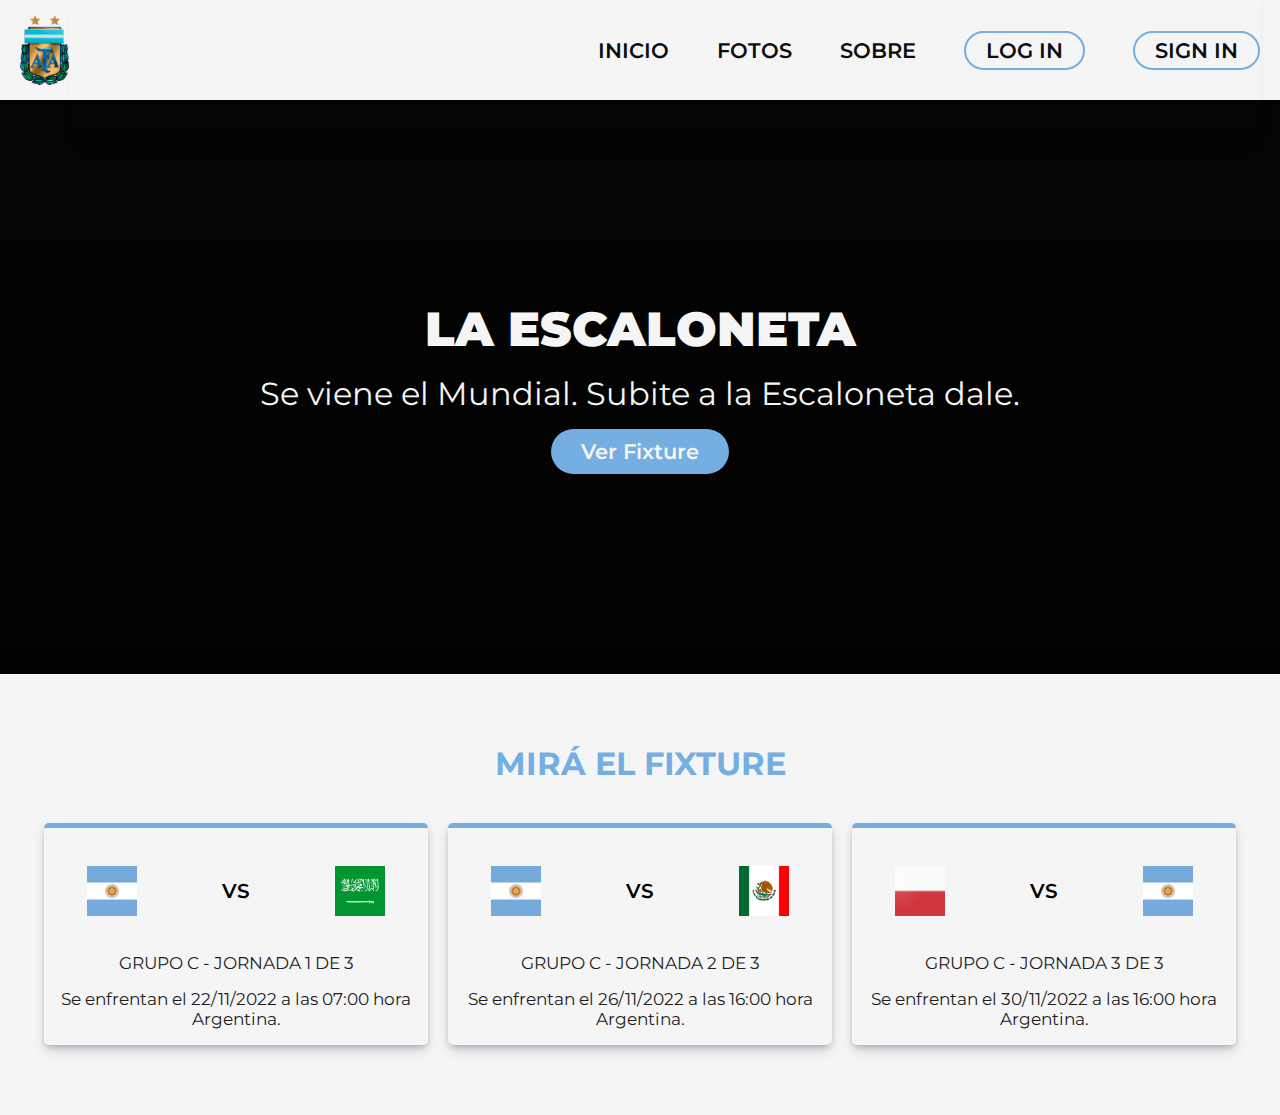
==== index.html @ 3c9f1900 "cambie todo y agregue fixture" ====
<!DOCTYPE html>
<html lang="es">
<head>
  <meta charset="UTF-8">
  <meta http-equiv="X-UA-Compatible" content="IE=edge">
  <meta name="viewport" content="width=device-width, initial-scale=1.0">
  <link rel="stylesheet" href="Assets/estilos.css">
  <title>La Escaloneta - Rinque</title>
</head>
<body>
  
<div class="container container-nav">
<nav class="section  nav">
  <div class="nav_logo">
    <img src="Assets/escudo-argentina.png" alt="logo argentina">
  </div>

  <label for="toggle" class="nav_label">
    <div></div>
    <div></div>
    <div></div>
  </label>
  <input type="checkbox" name="toggle" id="toggle" hidden>

  <ul class="nav_list">
    <li><a href="#hero" class="list_items">INICIO</a></li>
    <li><a href="#galery" class="list_items">FOTOS</a></li>
    <li><a href="#sobre" class="list_items">SOBRE</a></li>
    <li><a href="log-in.html" class="list_items link-celeste">LOG IN</a></li>
    <li><a href="sign-in.html" class="list_items link-celeste">SIGN IN</a></li>
  </ul>
</nav>

</div>
<main>
  <div class="container container-hero">
    <section class="section hero" id="hero">
     <div class="hero_texts">
      <h1 class="section-title">LA ESCALONETA</h1>
      <p class="section-p">
        Se viene el Mundial. Subite a la Escaloneta dale.
      </p>
      <a href="#fixture" class="btn hero_btn">Ver Fixture</a>
     </div>
    </section>
  </div>

  <!-- FIXTURE  -->

  <div class="container container-fixture">
    <section class="section fixture" id="fixture">
      <div class="fixture_texts">
        <h2 class="section title">MIRÁ EL FIXTURE</h2>
      </div>

      <div class="fixture_container-cards">
      
        <div class="fixture_card card-1">
          <div class="card_header">
            <div class="banderas bandera-argentina"></div>
            <span>VS</span>
            <div class="banderas bandera-arabia"></div>
          </div>

          <div class="fixture_card-info">
            <p class="section-p">
              GRUPO C - JORNADA 1 DE 3
            </p>
            <p class="section-p">
              Se enfrentan el 22/11/2022
              a las 07:00 hora Argentina.
            </p>
          </div>
        </div>

        <div class="fixture_card card-2">
          <div class="card_header">
            <div class="banderas bandera-argentina"></div>
            <span>VS</span>
            <div class="banderas bandera-mexico"></div>
          </div>

          <div class="fixture_card-info">
            <p class="section-p">
              GRUPO C - JORNADA 2 DE 3
            </p>
            <p class="section-p">
              Se enfrentan el 26/11/2022
              a las 16:00 hora Argentina.
            </p>
          </div>
        </div>

        <div class="fixture_card">
          <div class="card_header">
            <div class="banderas bandera-polonia"></div>
            <span>VS</span>
            <div class="banderas bandera-argentina"></div>
          </div>

          <div class="fixture_card-info">
            <p class="section-p">
              GRUPO C - JORNADA 3 DE 3
            </p>
            <p class="section-p">
              Se enfrentan el 30/11/2022
              a las 16:00 hora Argentina.
            </p>
          </div>
        </div>
      </div>
    </section>
  </div>
</main>
  
</body>
</html>
---- Assets/estilos.css ----
@import url('https://fonts.googleapis.com/css2?family=Montserrat:wght@400;600;700&display=swap');

*{
  margin: 0;
  padding: 0;
  box-sizing: border-box;
  list-style: none;
  text-decoration: none;
  font-family: 'Montserrat', sans-serif;
}

html{
  scroll-behavior: smooth;
  scroll-padding-top: 100px;
}

:root{
  --color-primario: #75aee0 ;
  --color-terciario: #0e0e0e ;
  --color-secundario: #f5f5f5 ;
  --gris: #1d1d1d;
}

html,body{
  width: 100%;
}

/* ESTILO GENERAL  */
.container{
  background-color: var(--color-terciario);
}

.section{
  margin: 0 auto;
  width: 100%;
  max-width: 1300px;
  background-color: var(--color-secundario);
}

.btn{
  background-color: var(--color-primario);
  color: var(--color-secundario);
  padding: 10px 20px;
  border-radius: 30px;
  font-weight: 600;
}

.section-title{
  font-size: 1.7rem;
  font-weight: 900;
}

.section-p{
  font-size: 17px;
  color: var(--gris);
  font-weight: 400;
}


/*****NAV  */

.container.container-nav{
  position: sticky;
  top:0;
  left:0;
  width: 100%;
}

.nav{
  display: flex;
  height: 70px;
  align-items: center;
  justify-content: space-between;
  padding: 0px 20px;
}

.nav_logo{
  height: 100%;
  display: flex;
  align-items: center;
}

.nav_logo img {
  height: 60%;
}

/* ICONO LABEL  */
.nav_label > div{
  width: 30px;
  height: 4px;
  background: var(--color-primario);
  margin: 5px 0;
  border-radius: 4px;
}

.nav_list{
  position: fixed;
  top: 70px;
  left:-200%;
  width: 100%;
  background-color: var(--color-secundario);
  text-align: center;
  transition: left ease .4s;
  padding: 50px 0;
  box-shadow: 1px 17px 20px -11px rgba(0,0,0,0.1);
}

.nav_list .list_items{
  padding: 20px 0px;
  display: block;
  font-size: 1.5rem;
  font-weight: 600;
  color: var(--color-terciario);
}
.list_items.link-celeste{
  border: 2px solid var(--color-primario);
  display: inline-block;
  padding: 5px 0;
  padding-left: 20px;
  padding-right: 20px;
  border-radius: 30px;
  margin: 5px 0px 10px 0px;
}

#toggle:checked ~ .nav_list{
  left:0;
  transition: left ease .4s;
}

/****** SECCION HERO */
.container.container-hero{
  padding: 0;
}

.hero{
  width: 100%;
  padding-top: 200px;
  padding-bottom: 200px;
  background: linear-gradient(
    rgb(0 0 0 /70%),
    rgb(0 0 0 /90%)),
    url('argentin-fondocards.png');
    background-size: cover;
    background-position: center center;
    display: flex;
    justify-content: center;
    align-items: center;
  
}

.hero_texts{
  display: flex;
  justify-content: center;
  flex-direction: column;
  align-items: center;
  text-align: center;
  gap: 1rem;
  width: 90%;
  max-width: 800px;
}

.hero .section-title,
.hero .section-p{
  color: var(--color-secundario);
}

/****FIXTURE  */

.fixture{
  width: 100%;
  display: flex;
  flex-direction: column;
  justify-content: center;
  align-items: center;
  padding: 70px 0;
  gap: 40px;
}

.fixture_texts{
  width: 90%;
  max-width: 400px;
  text-align: center;
}

.fixture_texts h2{
  color: var(--color-primario);
}

.fixture_container-cards{
  display: grid;
  grid-template-columns: repeat(1,80%);
  grid-template-rows:250px;
  place-content: center;
  row-gap: 40px;
}



.fixture_card{
  border-radius: 5px;
  display: grid;
  grid-template-columns: repeat(1,1fr);
  grid-template-rows: repeat(2,125px);
  box-shadow: rgba(50, 50, 93, 0.25) 0px 6px 12px -2px, rgba(0, 0, 0, 0.3) 0px 3px 7px -3px;
  border-top: 5px solid var(--color-primario);
  padding-bottom: 1rem;
}


.card_header{
  display: flex;
  align-items: center;
  justify-content: space-around;
}

.card_header span{
  font-size: 20px;
  font-weight: 600;
}

.banderas{
  background-image: url('Argentina-bandera.png');
  background-size: cover;
  background-position: center;
  width: 50px;
  height: 50px;
  object-fit: cover;
}

.banderas.bandera-arabia{
  background-image: url('Arabia-bandera.png');
}

.banderas.bandera-mexico{
  background-image: url('Mexico-bandera.jpg');
}


.banderas.bandera-polonia{
  background-image: url('Polonia-bandera.jpg');
}


.fixture_card-info{
  display: flex;
  flex-direction: column;
  justify-content: center;
  align-items: center;
  gap: 1rem;
  text-align: center;
  padding: 0 10px;
}


/**** MEDIA QUERY TABLETS  */
@media(min-width: 992px){

  
  .nav{
    display: flex;
    height: 100px;
    align-items: center;
    justify-content: space-between;
    padding: 0px 20px;
  }
  
  .nav_logo{
    height: 100%;
    display: flex;
    align-items: center;
  }
  
  .nav_logo img {
    height: 70%;
  }
  
  /* ICONO LABEL  */
  .nav_label > div{
    display: none;
  }
  
  .nav_list{
    position: static;
    width: 100%;
    background-color: transparent;
    text-align: center;
    transition:none;
    display:flex;
    align-items: center;
    justify-content: flex-end;
    gap: 3rem;
  
  }
  
  .nav_list .list_items{
    padding: 20px 0px;
    display: inline-block;
    font-size: 1.3rem;
  }
  .list_items.link-celeste{
    display: block;
    padding: 5px 20px;
    border-radius: 30px;
    margin: 0;
    transition: ease .4s;

  }

  .list_items.link-celeste:hover{
    background-color: var(--color-primario);
    transition: ease .4s;
    color: var(--color-secundario);
  }
  
  #toggle:checked ~ .nav_list{
    transition:none;
  }

  /* TERMINA NAV  */

  /***** HERO */

  .hero .section-title{
    font-size: 3rem;
  }

  .hero .section-p{
    font-size: 2rem;
  }

  .btn.hero_btn{
    padding: 10px 30px;
    font-size: 1.3rem;
  }
  
}


/***** LAPTOP */

@media (min-width: 1200px){

.fixture_texts h2{
  font-size: 2rem;
}
  
.fixture_container-cards{
  grid-template-columns: repeat(3,30%);
  grid-template-rows: auto;
  row-gap: 0;
  column-gap: 20px;
}


.fixture_card{
  grid-template-columns: repeat(1,1fr);
  grid-template-rows: 125px auto;
  overflow: hidden;
}






}
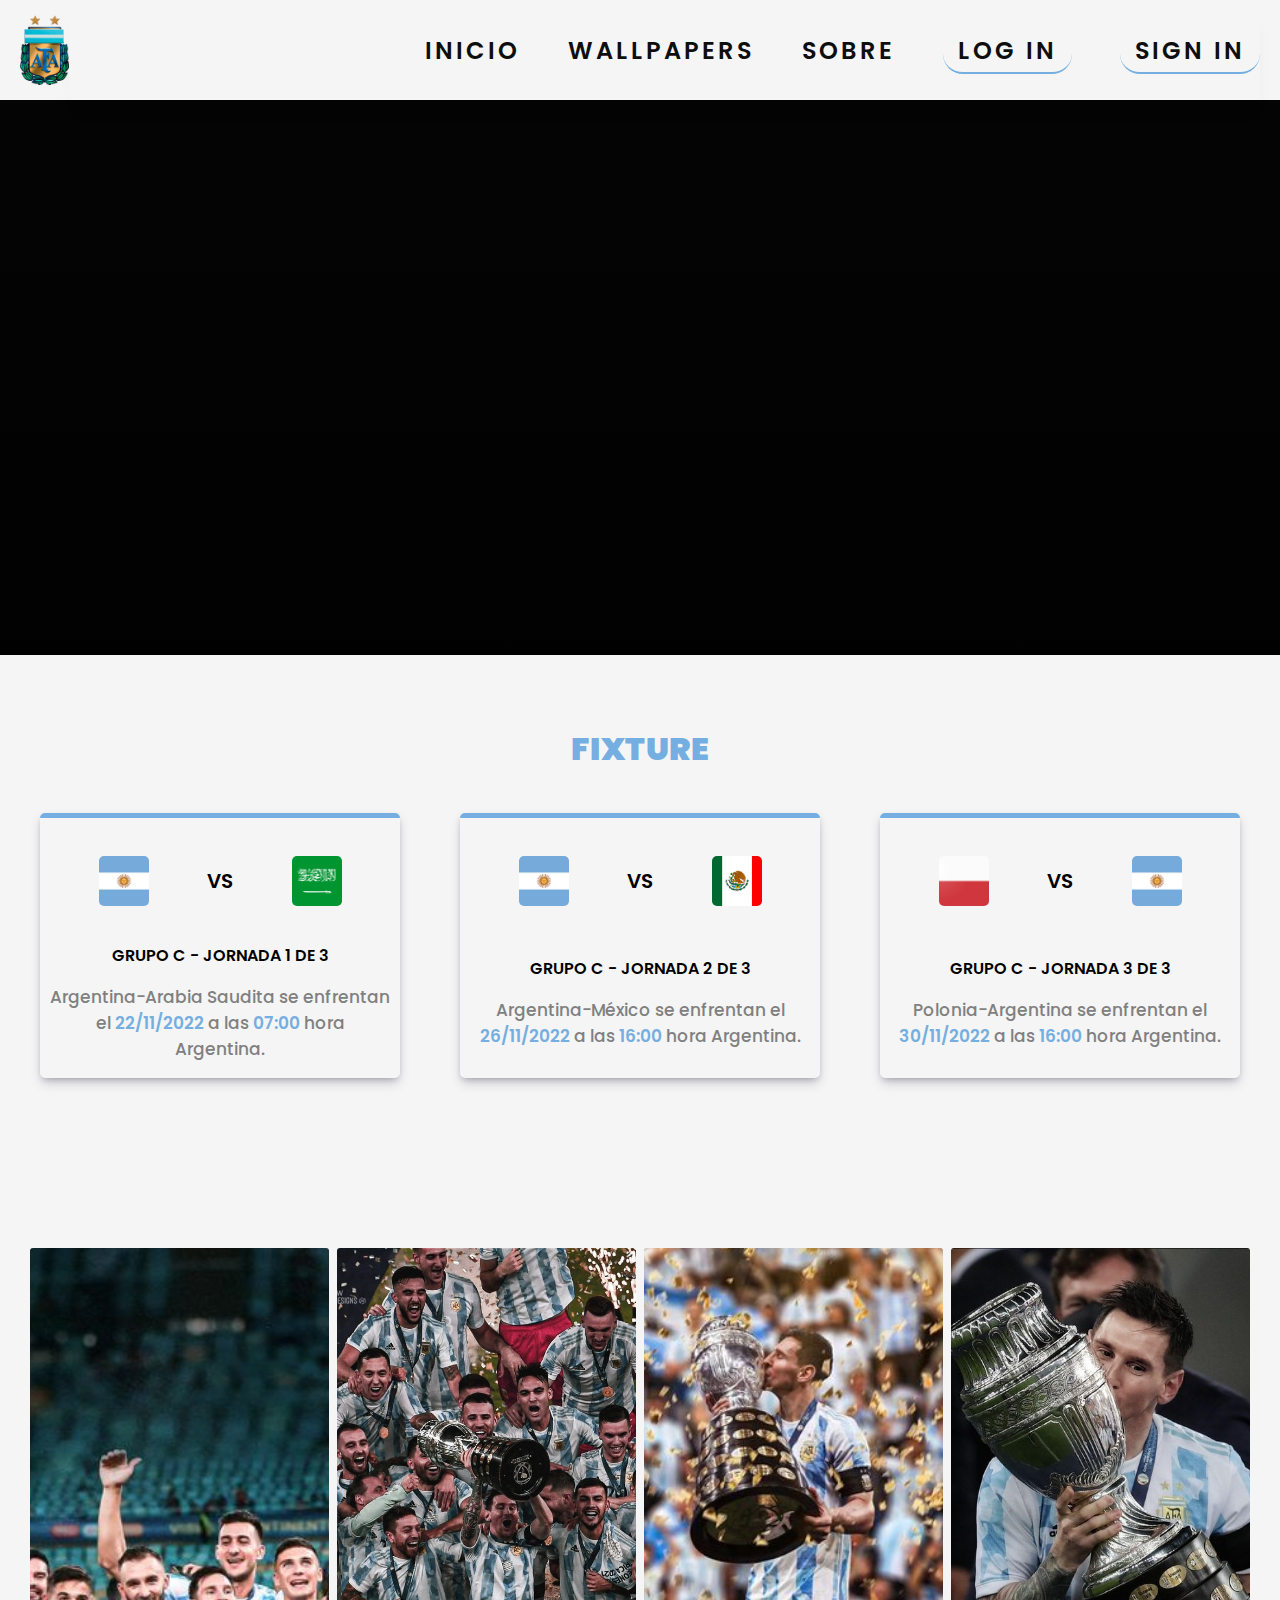
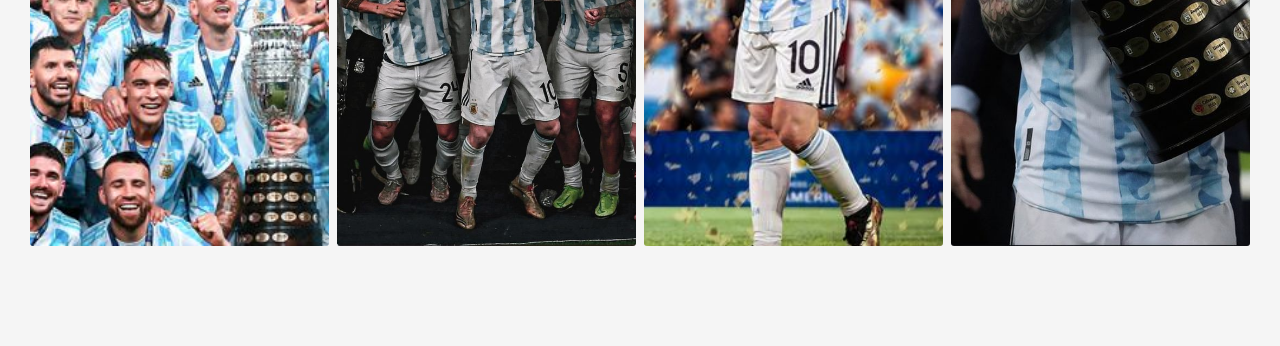
==== commit d55db2b3: "agrego galeria" ====
--- a/index.html
+++ b/index.html
@@ -24,10 +24,10 @@
 
   <ul class="nav_list">
     <li><a href="#hero" class="list_items">INICIO</a></li>
-    <li><a href="#galery" class="list_items">FOTOS</a></li>
+    <li><a href="#galery" class="list_items">WALLPAPERS</a></li>
     <li><a href="#sobre" class="list_items">SOBRE</a></li>
-    <li><a href="log-in.html" class="list_items link-celeste">LOG IN</a></li>
-    <li><a href="sign-in.html" class="list_items link-celeste">SIGN IN</a></li>
+    <li><a href="log-in.html" class=" btn-primario">LOG IN</a></li>
+    <li><a href="sign-in.html" class=" btn-secundario">SIGN IN</a></li>
   </ul>
 </nav>
 
@@ -50,7 +50,7 @@
   <div class="container container-fixture">
     <section class="section fixture" id="fixture">
       <div class="fixture_texts">
-        <h2 class="section title">MIRÁ EL FIXTURE</h2>
+        <h2 class="section title">FIXTURE</h2>
       </div>
 
       <div class="fixture_container-cards">
@@ -63,12 +63,12 @@
           </div>
 
           <div class="fixture_card-info">
-            <p class="section-p">
+            <p class="card_title">
               GRUPO C - JORNADA 1 DE 3
             </p>
             <p class="section-p">
-              Se enfrentan el 22/11/2022
-              a las 07:00 hora Argentina.
+              Argentina-Arabia Saudita se enfrentan el <span class="text-celeste">22/11/2022</span>
+              a las <span class="text-celeste">07:00</span> hora Argentina.
             </p>
           </div>
         </div>
@@ -81,12 +81,12 @@
           </div>
 
           <div class="fixture_card-info">
-            <p class="section-p">
+            <p class="card_title">
               GRUPO C - JORNADA 2 DE 3
             </p>
             <p class="section-p">
-              Se enfrentan el 26/11/2022
-              a las 16:00 hora Argentina.
+              Argentina-México se enfrentan el <span class="text-celeste">26/11/2022</span>
+              a las <span class="text-celeste">16:00</span> hora Argentina.
             </p>
           </div>
         </div>
@@ -99,18 +99,30 @@
           </div>
 
           <div class="fixture_card-info">
-            <p class="section-p">
+            <p class="card_title">
               GRUPO C - JORNADA 3 DE 3
             </p>
             <p class="section-p">
-              Se enfrentan el 30/11/2022
-              a las 16:00 hora Argentina.
+              Polonia-Argentina se enfrentan el <span class="text-celeste">30/11/2022</span>
+              a las <span class="text-celeste">16:00</span> hora Argentina.
             </p>
           </div>
         </div>
       </div>
     </section>
   </div>
+
+  <!-- GALERIA WALLPAPERS  -->
+  <div class="container">
+    <section class="section galeria-grid" id="galery">
+      <img src="Assets/wallpaper-1.jpg" alt="wallpaper" class="galeria__img">
+      <img src="Assets/wallpaper-2.jpg" alt="wallpaper" class="galeria__img">
+      <img src="Assets/wallpaper-3.jpg" alt="wallpaper" class="galeria__img">
+      <img src="Assets/wallpaper-4.jpg" alt="wallpaper" class="galeria__img">
+    </section>
+  </div>
+
+
 </main>
   
 </body>
--- a/Assets/estilos.css
+++ b/Assets/estilos.css
@@ -1,12 +1,15 @@
-@import url('https://fonts.googleapis.com/css2?family=Montserrat:wght@400;600;700&display=swap');
-
-*{
+@import url('https://fonts.googleapis.com/css2?family=Poppins:wght@300;400;600;700;900&display=swap');
+
+
+/* ESTILOS GENERALES  */
+*,
+*::before,
+*::after{
   margin: 0;
   padding: 0;
   box-sizing: border-box;
   list-style: none;
   text-decoration: none;
-  font-family: 'Montserrat', sans-serif;
 }
 
 html{
@@ -18,14 +21,22 @@
   --color-primario: #75aee0 ;
   --color-terciario: #0e0e0e ;
   --color-secundario: #f5f5f5 ;
-  --gris: #1d1d1d;
+  --gris: hsl(0, 0%, 50%);
+  --fz-mobile: 1.5rem;
+  --fz-tablets: 2rem;
 }
 
 html,body{
   width: 100%;
-}
-
-/* ESTILO GENERAL  */
+  font-family: 'Poppins', sans-serif;
+
+}
+
+img{
+  display: block;
+}
+
+
 .container{
   background-color: var(--color-terciario);
 }
@@ -53,7 +64,7 @@
 .section-p{
   font-size: 17px;
   color: var(--gris);
-  font-weight: 400;
+  font-weight: 500;
 }
 
 
@@ -64,6 +75,7 @@
   top:0;
   left:0;
   width: 100%;
+  z-index: 99;
 }
 
 .nav{
@@ -98,29 +110,31 @@
   top: 70px;
   left:-200%;
   width: 100%;
+  height: calc(100vh - 70px);
   background-color: var(--color-secundario);
   text-align: center;
+  display: flex;
+  flex-direction: column;
+  justify-content: space-evenly;
+  align-items: center;
   transition: left ease .4s;
-  padding: 50px 0;
   box-shadow: 1px 17px 20px -11px rgba(0,0,0,0.1);
 }
 
-.nav_list .list_items{
-  padding: 20px 0px;
-  display: block;
+.nav_list a{
   font-size: 1.5rem;
   font-weight: 600;
   color: var(--color-terciario);
-}
-.list_items.link-celeste{
-  border: 2px solid var(--color-primario);
-  display: inline-block;
-  padding: 5px 0;
-  padding-left: 20px;
-  padding-right: 20px;
-  border-radius: 30px;
-  margin: 5px 0px 10px 0px;
-}
+  letter-spacing: 3px;
+}
+
+.btn-primario,
+.btn-secundario{
+  border-bottom: 2px solid var(--color-primario);
+  border-radius: 20px;
+  padding: 5px 15px;
+}
+
 
 #toggle:checked ~ .nav_list{
   left:0;
@@ -159,20 +173,24 @@
   max-width: 800px;
 }
 
-.hero .section-title,
-.hero .section-p{
+.hero .section-title{
   color: var(--color-secundario);
 }
 
+.btn.hero_btn{
+  padding: 10px 20px;
+  font-size: 16px;
+  font-weight: 900;
+}
+
 /****FIXTURE  */
 
 .fixture{
-  width: 100%;
   display: flex;
   flex-direction: column;
   justify-content: center;
   align-items: center;
-  padding: 70px 0;
+  padding: 70px 40px;
   gap: 40px;
 }
 
@@ -184,18 +202,21 @@
 
 .fixture_texts h2{
   color: var(--color-primario);
-}
-
+  font-weight: 900;
+}
+/* CONTENEDOR CARDS  */
 .fixture_container-cards{
   display: grid;
-  grid-template-columns: repeat(1,80%);
-  grid-template-rows:250px;
+  grid-template-columns: repeat(auto-fit, minmax(15rem,1fr));
+  grid-template-rows: auto;
   place-content: center;
-  row-gap: 40px;
-}
-
-
-
+  gap: 2rem;
+  width: 100%;
+  justify-content: space-between;
+}
+
+
+/* CARDS  */
 .fixture_card{
   border-radius: 5px;
   display: grid;
@@ -210,11 +231,16 @@
 .card_header{
   display: flex;
   align-items: center;
-  justify-content: space-around;
+  justify-content: space-evenly;
 }
 
 .card_header span{
   font-size: 20px;
+  font-weight: 600;
+}
+
+.card_title{
+  font-size: 16px;
   font-weight: 600;
 }
 
@@ -225,6 +251,7 @@
   width: 50px;
   height: 50px;
   object-fit: cover;
+  border-radius: 5px;
 }
 
 .banderas.bandera-arabia{
@@ -250,6 +277,33 @@
   text-align: center;
   padding: 0 10px;
 }
+
+
+.text-celeste{
+  color: var(--color-primario);
+  font-weight: 600;
+}
+
+/*****GALERY SECTION  */
+
+.galeria-grid{
+  display: grid;
+  grid-template-columns: repeat(auto-fit,minmax(15rem,1fr));
+  padding: 100px 30px;
+  gap: .5rem
+}
+
+.galeria__img{
+  aspect-ratio: 0.5;
+  object-fit: cover;
+  width: 100%;
+  -webkit-border-radius: 3px;
+  -moz-border-radius: 3px;
+  border-radius: 3px;
+}
+
+
+
 
 
 /**** MEDIA QUERY TABLETS  */
@@ -282,35 +336,18 @@
   .nav_list{
     position: static;
     width: 100%;
+    height: 100%;
     background-color: transparent;
     text-align: center;
     transition:none;
-    display:flex;
+    flex-direction: row;
     align-items: center;
     justify-content: flex-end;
     gap: 3rem;
   
   }
   
-  .nav_list .list_items{
-    padding: 20px 0px;
-    display: inline-block;
-    font-size: 1.3rem;
-  }
-  .list_items.link-celeste{
-    display: block;
-    padding: 5px 20px;
-    border-radius: 30px;
-    margin: 0;
-    transition: ease .4s;
-
-  }
-
-  .list_items.link-celeste:hover{
-    background-color: var(--color-primario);
-    transition: ease .4s;
-    color: var(--color-secundario);
-  }
+
   
   #toggle:checked ~ .nav_list{
     transition:none;
@@ -321,17 +358,15 @@
   /***** HERO */
 
   .hero .section-title{
-    font-size: 3rem;
+    font-size: var(--fz-tablets);
   }
 
   .hero .section-p{
-    font-size: 2rem;
-  }
-
-  .btn.hero_btn{
-    padding: 10px 30px;
-    font-size: 1.3rem;
-  }
+    font-size: 20px;
+  }
+
+  
+ 
   
 }
 
@@ -340,8 +375,55 @@
 
 @media (min-width: 1200px){
 
+
+
+.hero{
+  width: 100%;
+  padding-top: 200px;
+  padding-bottom: 200px;
+  background: linear-gradient(
+    rgb(0 0 0 /70%),
+    rgb(0 0 0 /90%)),
+    url('argentin-fondocards.png');
+    background-size: cover;
+    background-position: center center;
+    display: flex;
+    justify-content: center;
+    align-items: center;
+  
+}
+
+.hero_texts{
+  display: flex;
+  justify-content: center;
+  flex-direction: column;
+  align-items: center;
+  text-align: center;
+  gap: 1rem;
+  width: 90%;
+  max-width: 800px;
+  transform: translateX(-500%);
+  animation: animacionFade ease 1000ms forwards;
+}
+
+@keyframes animacionFade{
+
+  0%{
+    opacity: 0;
+  }
+
+  50%{
+
+    opacity: 0.2;
+  }
+  100%{
+    opacity: 1;
+    transform: translateX(0);
+  }
+}
+
 .fixture_texts h2{
-  font-size: 2rem;
+  font-size: var(--fz-tablets);
 }
   
 .fixture_container-cards{
@@ -356,6 +438,18 @@
   grid-template-columns: repeat(1,1fr);
   grid-template-rows: 125px auto;
   overflow: hidden;
+  transition:  ease .4s;
+}
+
+.fixture_card:hover{
+  transform: scale(1.1);
+  transition:  ease .4s;
+  cursor: pointer;
+  background-color: var(--color-terciario);
+}
+
+.fixture_card:hover > *{
+  color: var(--color-secundario);
 }
 
 
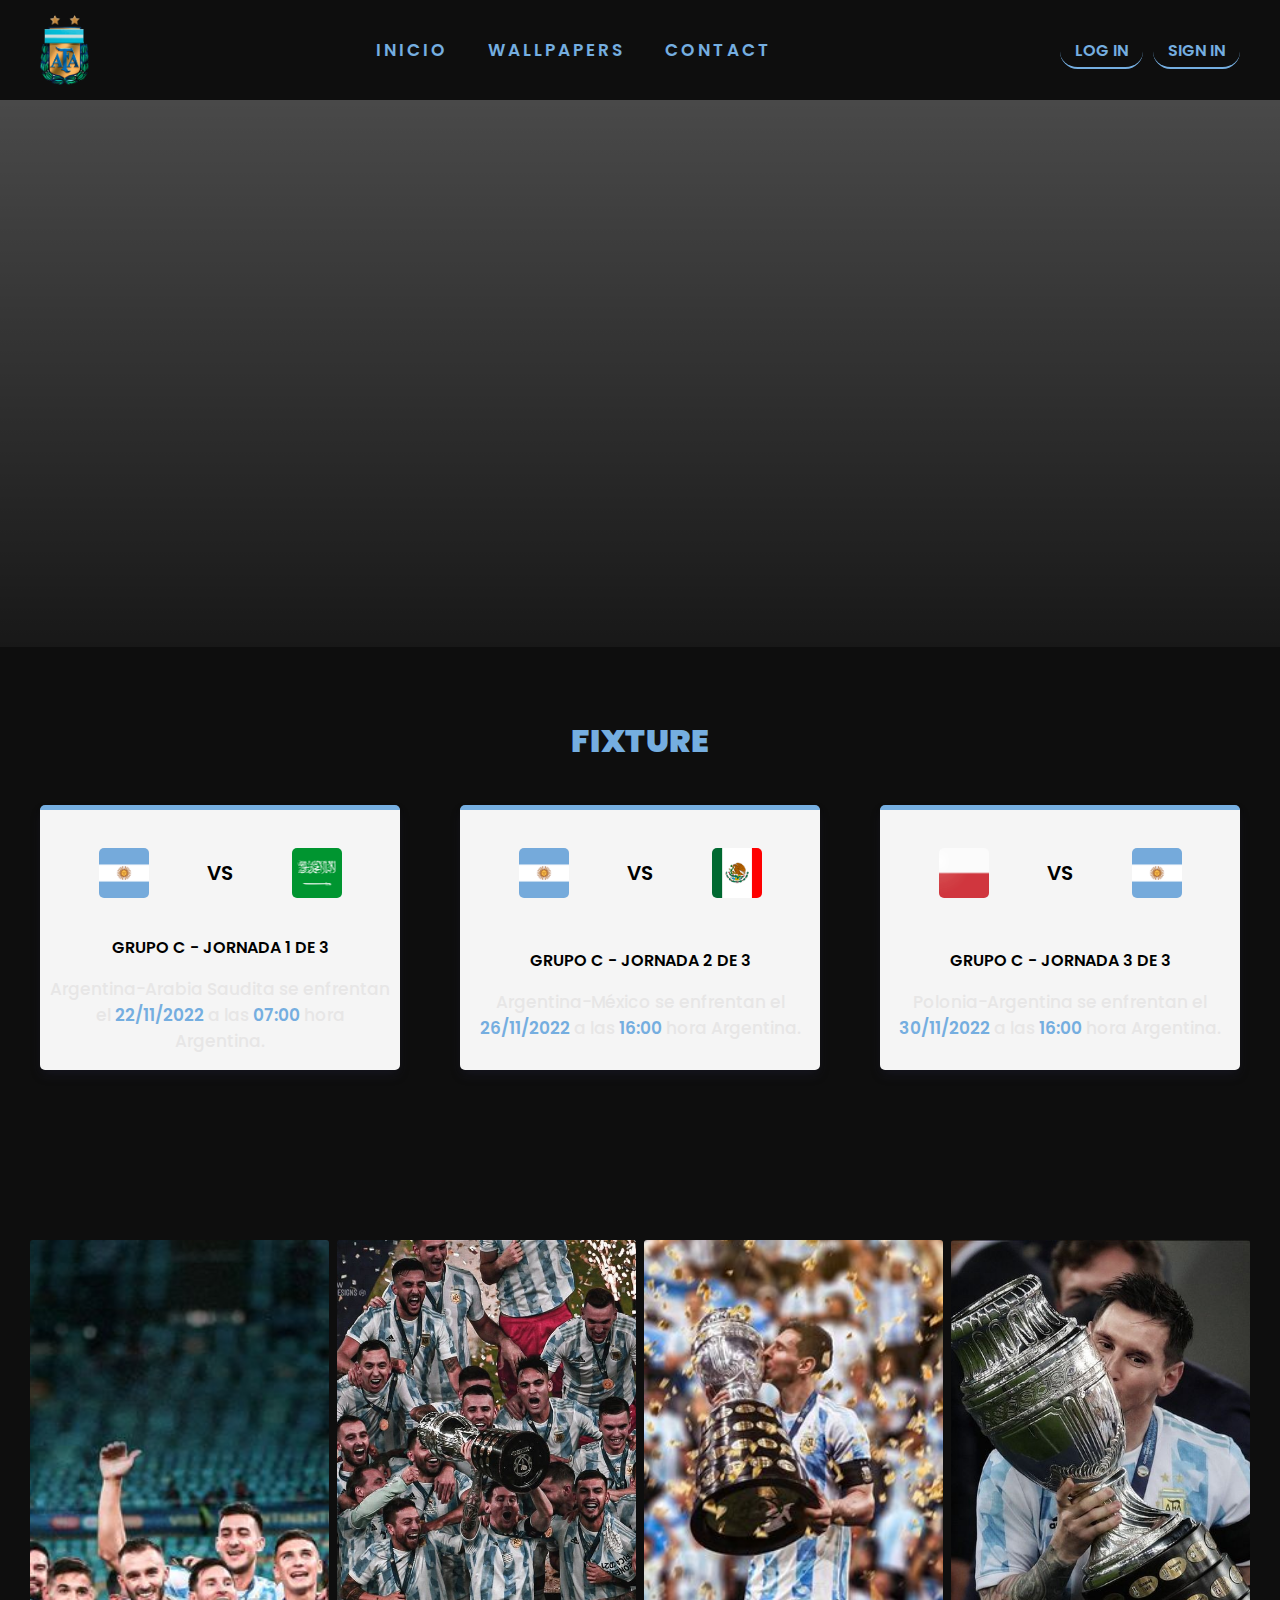
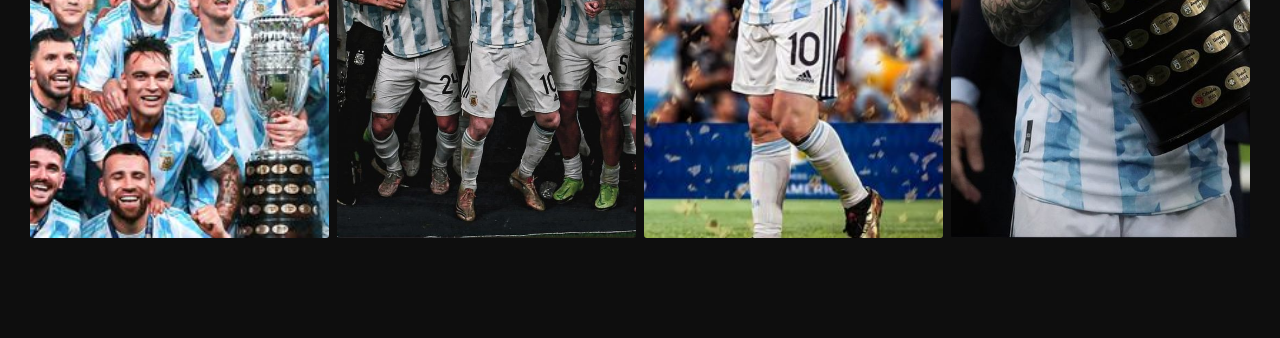
==== commit b155d4d3: "cambio a negro las secciones" ====
--- a/index.html
+++ b/index.html
@@ -5,6 +5,7 @@
   <meta http-equiv="X-UA-Compatible" content="IE=edge">
   <meta name="viewport" content="width=device-width, initial-scale=1.0">
   <link rel="stylesheet" href="Assets/estilos.css">
+  <link href='https://css.gg/clipboard.css' rel='stylesheet'>
   <title>La Escaloneta - Rinque</title>
 </head>
 <body>
@@ -25,10 +26,29 @@
   <ul class="nav_list">
     <li><a href="#hero" class="list_items">INICIO</a></li>
     <li><a href="#galery" class="list_items">WALLPAPERS</a></li>
-    <li><a href="#sobre" class="list_items">SOBRE</a></li>
+  
+    <li><a href="#sobre" class="list_items">CONTACT</a></li>
+  </ul>
+  
+  <div class="nav_ctas">
     <li><a href="log-in.html" class=" btn-primario">LOG IN</a></li>
     <li><a href="sign-in.html" class=" btn-secundario">SIGN IN</a></li>
-  </ul>
+  </div>
+
+  
+  <div class="nav-mobile">
+    <ul class="mobile-nav_list">
+      <li><a href="#hero" class="list_items">INICIO</a></li>
+      <li><a href="#galery" class="list_items">WALLPAPERS</a></li>
+      <li><a href="#" class="list_items">CONTACT</a></li>
+    </ul>
+    <div class="mobile-nav_ctas">
+      <li><a href="log-in.html" class=" btn-primario">LOG IN</a></li>
+      <li><a href="sign-in.html" class=" btn-secundario">SIGN IN</a></li>
+    </div>
+
+  </div>
+
 </nav>
 
 </div>
@@ -40,7 +60,7 @@
       <p class="section-p">
         Se viene el Mundial. Subite a la Escaloneta dale.
       </p>
-      <a href="#fixture" class="btn hero_btn">Ver Fixture</a>
+      <a href="#fixture" class="btn hero_btn">Ver Fixture <i class="gg-clipboard"></i></a>
      </div>
     </section>
   </div>
@@ -122,7 +142,7 @@
     </section>
   </div>
 
-
+  <!-- CONTACTO  -->
 </main>
   
 </body>
--- a/Assets/estilos.css
+++ b/Assets/estilos.css
@@ -12,6 +12,8 @@
   text-decoration: none;
 }
 
+
+
 html{
   scroll-behavior: smooth;
   scroll-padding-top: 100px;
@@ -38,14 +40,16 @@
 
 
 .container{
-  background-color: var(--color-terciario);
+  background-color: var(--color-secundario);
 }
 
 .section{
   margin: 0 auto;
   width: 100%;
   max-width: 1300px;
-  background-color: var(--color-secundario);
+  /* background-color: var(--color-secundario); */
+  background-color: var(--color-terciario);
+
 }
 
 .btn{
@@ -63,7 +67,7 @@
 
 .section-p{
   font-size: 17px;
-  color: var(--gris);
+  color: #e7e6e6;
   font-weight: 500;
 }
 
@@ -84,6 +88,7 @@
   align-items: center;
   justify-content: space-between;
   padding: 0px 20px;
+  
 }
 
 .nav_logo{
@@ -94,6 +99,10 @@
 
 .nav_logo img {
   height: 60%;
+}
+
+.nav_ctas{
+  display: none;
 }
 
 /* ICONO LABEL  */
@@ -106,23 +115,12 @@
 }
 
 .nav_list{
-  position: fixed;
-  top: 70px;
-  left:-200%;
-  width: 100%;
-  height: calc(100vh - 70px);
-  background-color: var(--color-secundario);
-  text-align: center;
-  display: flex;
-  flex-direction: column;
-  justify-content: space-evenly;
-  align-items: center;
-  transition: left ease .4s;
-  box-shadow: 1px 17px 20px -11px rgba(0,0,0,0.1);
+  display: none;
+
 }
 
 .nav_list a{
-  font-size: 1.5rem;
+  font-size: 17px;
   font-weight: 600;
   color: var(--color-terciario);
   letter-spacing: 3px;
@@ -136,10 +134,50 @@
 }
 
 
-#toggle:checked ~ .nav_list{
-  left:0;
-  transition: left ease .4s;
-}
+
+
+
+  /* MENU MOBILE  */
+
+  .nav-mobile{
+    position: fixed;
+    top: 70px;
+    left:0;
+    width: 100%;
+    height: calc(100vh - 70px);
+    display: none;
+    justify-content: space-evenly;
+    flex-direction: column;
+    padding: 10px 0;
+    align-items: center;
+    background-color: var(--color-terciario);
+  }
+
+  #toggle:checked ~ .nav-mobile{
+    display: flex;
+   transition: left ease .4s;
+ }
+
+ .mobile-nav_list{
+  display: flex;
+  flex-direction: column;
+  gap: 50px;
+  align-items: center;
+ }
+
+ .mobile-nav_list a,
+ .mobile-nav_ctas a{
+  color: var(--color-primario);
+  font-weight: 600;
+ }
+
+ .mobile-nav_ctas{
+  display: flex;
+  align-items: center;
+  justify-content: center;
+  gap: 30px;
+ }
+
 
 /****** SECCION HERO */
 .container.container-hero{
@@ -168,7 +206,7 @@
   flex-direction: column;
   align-items: center;
   text-align: center;
-  gap: 1rem;
+  gap: 10px;
   width: 90%;
   max-width: 800px;
 }
@@ -178,10 +216,21 @@
 }
 
 .btn.hero_btn{
-  padding: 10px 20px;
-  font-size: 16px;
-  font-weight: 900;
-}
+  width: 140px;
+  padding: 12px 10px;
+  color: #fff;
+  border-radius: 6px;
+  cursor: pointer;
+  display: inline-block;
+  transition: width ease 0.5s;
+}
+
+i.gg-clipboard{
+  color: var(--color-secundario);
+  display: none;
+}
+
+
 
 /****FIXTURE  */
 
@@ -225,6 +274,7 @@
   box-shadow: rgba(50, 50, 93, 0.25) 0px 6px 12px -2px, rgba(0, 0, 0, 0.3) 0px 3px 7px -3px;
   border-top: 5px solid var(--color-primario);
   padding-bottom: 1rem;
+  background-color: var(--color-secundario);
 }
 
 
@@ -315,7 +365,7 @@
     height: 100px;
     align-items: center;
     justify-content: space-between;
-    padding: 0px 20px;
+    padding: 0px 40px;
   }
   
   .nav_logo{
@@ -335,23 +385,35 @@
   
   .nav_list{
     position: static;
-    width: 100%;
+    flex: 1;
     height: 100%;
     background-color: transparent;
-    text-align: center;
     transition:none;
     flex-direction: row;
-    align-items: center;
-    justify-content: flex-end;
-    gap: 3rem;
-  
-  }
-  
-
-  
-  #toggle:checked ~ .nav_list{
-    transition:none;
-  }
+    justify-content: center;
+    align-items: center;
+    gap:0;
+    display: flex;
+  }
+
+  .nav_list li  {
+    margin: 0px 20px;
+  }
+
+  .nav_ctas{
+    display: flex;
+    align-items: center;
+    gap: 10px;
+  }
+
+  .nav_list a,
+  .nav_ctas a{
+   color: var(--color-primario);
+   font-weight: 600;
+  }
+
+
+
 
   /* TERMINA NAV  */
 
@@ -376,6 +438,7 @@
 @media (min-width: 1200px){
 
 
+ 
 
 .hero{
   width: 100%;
@@ -399,7 +462,7 @@
   flex-direction: column;
   align-items: center;
   text-align: center;
-  gap: 1rem;
+  gap: 10px;
   width: 90%;
   max-width: 800px;
   transform: translateX(-500%);
@@ -420,6 +483,22 @@
     opacity: 1;
     transform: translateX(0);
   }
+}
+
+i.gg-clipboard{
+  color: var(--color-secundario);
+  display: none;
+}
+
+.btn.hero_btn:hover i.gg-clipboard{
+  display: block;
+}
+
+.btn.hero_btn:hover{
+   width: 160px;
+  display: flex;
+  justify-content: space-around;
+  align-items: center;
 }
 
 .fixture_texts h2{
@@ -445,12 +524,8 @@
   transform: scale(1.1);
   transition:  ease .4s;
   cursor: pointer;
-  background-color: var(--color-terciario);
-}
-
-.fixture_card:hover > *{
-  color: var(--color-secundario);
-}
+}
+
 
 
 
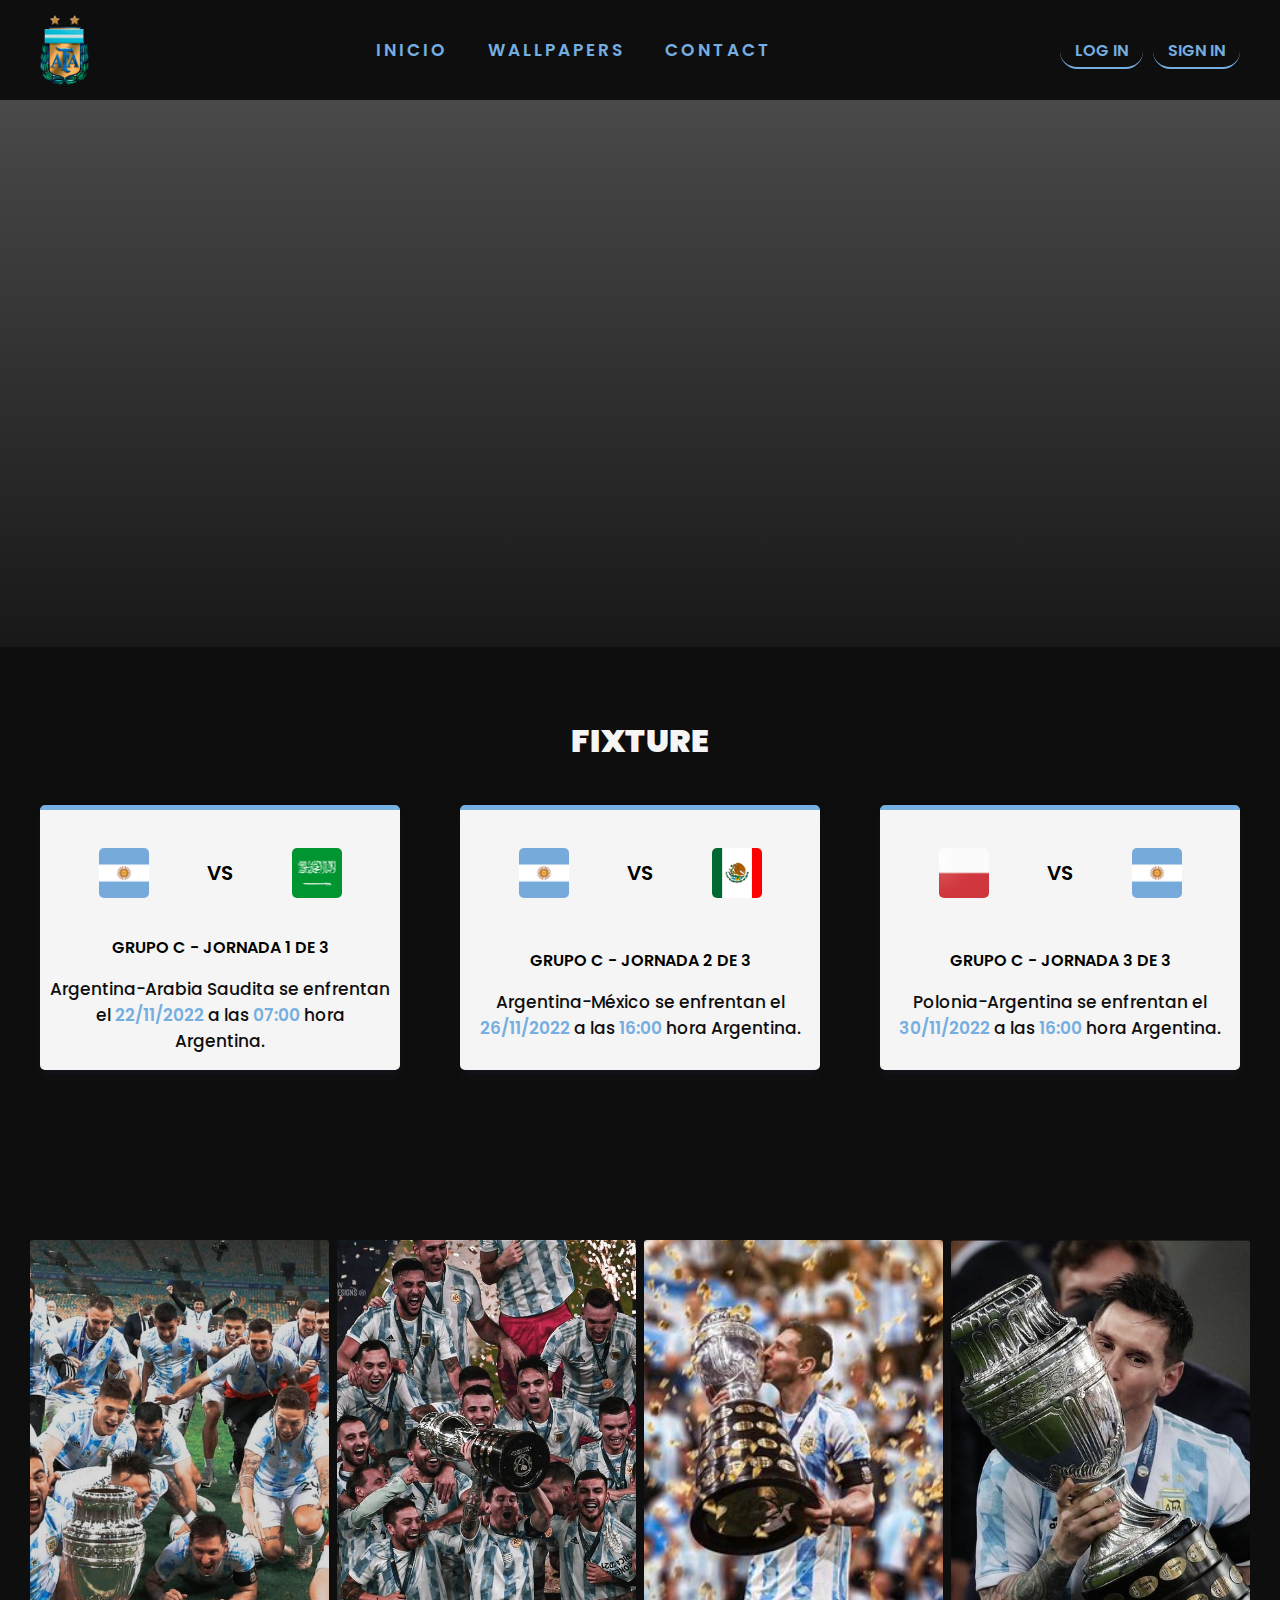
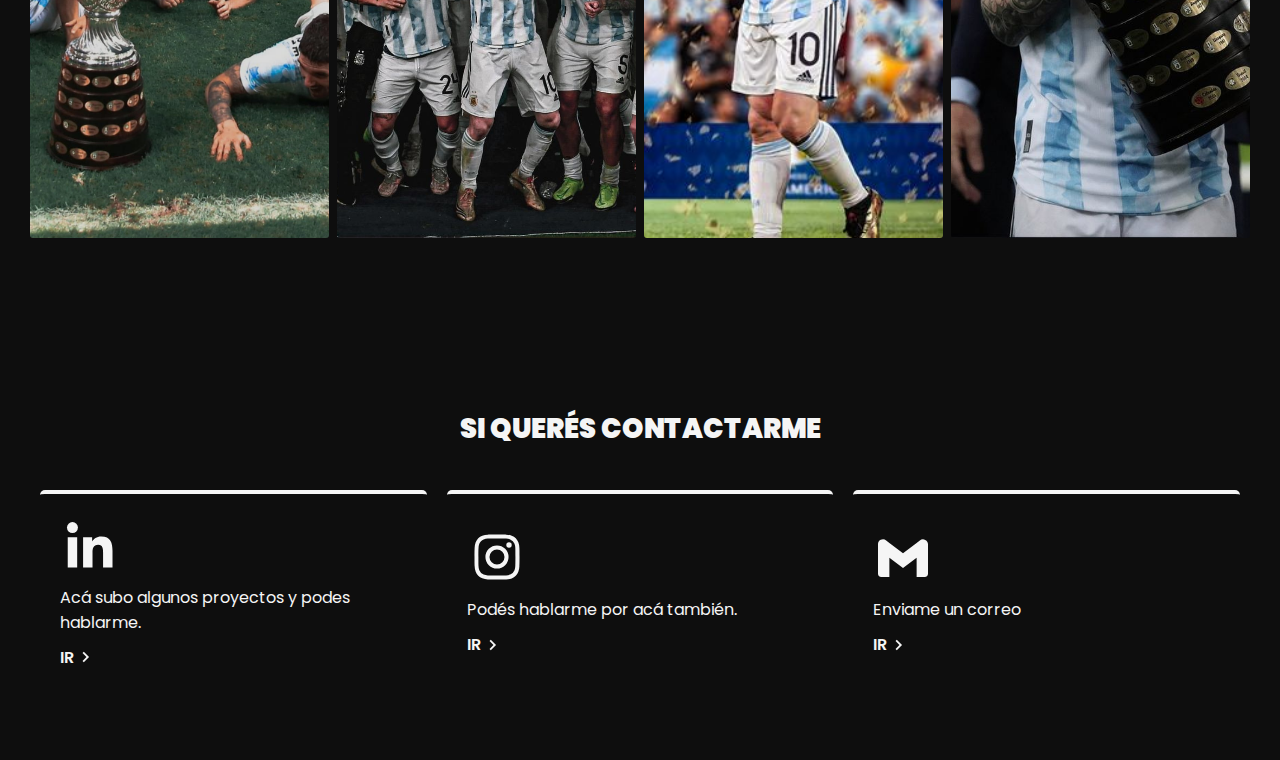
==== commit fd9ddd7f: "agrego seccion contact" ====
--- a/index.html
+++ b/index.html
@@ -4,8 +4,8 @@
   <meta charset="UTF-8">
   <meta http-equiv="X-UA-Compatible" content="IE=edge">
   <meta name="viewport" content="width=device-width, initial-scale=1.0">
-  <link rel="stylesheet" href="Assets/estilos.css">
   <link href='https://css.gg/clipboard.css' rel='stylesheet'>
+  <link rel="stylesheet" href="Css/estilos.css">
   <title>La Escaloneta - Rinque</title>
 </head>
 <body>
@@ -16,19 +16,12 @@
     <img src="Assets/escudo-argentina.png" alt="logo argentina">
   </div>
 
-  <label for="toggle" class="nav_label">
-    <div></div>
-    <div></div>
-    <div></div>
-  </label>
-  <input type="checkbox" name="toggle" id="toggle" hidden>
-
   <ul class="nav_list">
     <li><a href="#hero" class="list_items">INICIO</a></li>
     <li><a href="#galery" class="list_items">WALLPAPERS</a></li>
+    <li><a href="#contact" class="list_items">CONTACT</a></li>
+  </ul>
   
-    <li><a href="#sobre" class="list_items">CONTACT</a></li>
-  </ul>
   
   <div class="nav_ctas">
     <li><a href="log-in.html" class=" btn-primario">LOG IN</a></li>
@@ -36,11 +29,18 @@
   </div>
 
   
+  <input type="checkbox" name="toggle" id="toggle" hidden>
+  <label for="toggle" class="nav_label">
+    <img src="Assets/toggle.svg" class="menuopen">
+    <img src="Assets/menuClose.svg" class="menuclose">
+  </label>
+  <!-- MENU MOBILE  -->
   <div class="nav-mobile">
+    
     <ul class="mobile-nav_list">
       <li><a href="#hero" class="list_items">INICIO</a></li>
       <li><a href="#galery" class="list_items">WALLPAPERS</a></li>
-      <li><a href="#" class="list_items">CONTACT</a></li>
+      <li><a href="#contact" class="list_items">CONTACT</a></li>
     </ul>
     <div class="mobile-nav_ctas">
       <li><a href="log-in.html" class=" btn-primario">LOG IN</a></li>
@@ -75,7 +75,7 @@
 
       <div class="fixture_container-cards">
       
-        <div class="fixture_card card-1">
+        <article class="fixture_card card-1">
           <div class="card_header">
             <div class="banderas bandera-argentina"></div>
             <span>VS</span>
@@ -91,9 +91,9 @@
               a las <span class="text-celeste">07:00</span> hora Argentina.
             </p>
           </div>
-        </div>
+        </article>
 
-        <div class="fixture_card card-2">
+        <article class="fixture_card card-2">
           <div class="card_header">
             <div class="banderas bandera-argentina"></div>
             <span>VS</span>
@@ -109,9 +109,9 @@
               a las <span class="text-celeste">16:00</span> hora Argentina.
             </p>
           </div>
-        </div>
+        </article>
 
-        <div class="fixture_card">
+        <article class="fixture_card card-3">
           <div class="card_header">
             <div class="banderas bandera-polonia"></div>
             <span>VS</span>
@@ -127,7 +127,7 @@
               a las <span class="text-celeste">16:00</span> hora Argentina.
             </p>
           </div>
-        </div>
+        </article>
       </div>
     </section>
   </div>
@@ -143,6 +143,32 @@
   </div>
 
   <!-- CONTACTO  -->
+  <div class="container">
+    <section class="section" id="contact">
+        <h2 class="section-title">SI QUERÉS CONTACTARME</h2>
+        <!-- CARDS  -->
+       <div class="contact_container-cards">
+        <div class="contact_card">
+          <a href="https://www.linkedin.com/in/franco-agustin-rinque"><img src="Assets/Linkedind.svg" class="contact_card-img"></a>
+          <p>Acá subo algunos proyectos y podes hablarme.</p>
+          <a href="https://www.linkedin.com/in/franco-agustin-rinque" class="card_cta" target="_blank">IR <img src="Assets/Arrow.svg" alt="flecha icono"></a>
+         </div>
+         <!-- CARD 2 -->
+         <div class="contact_card">
+          <a href="https://www.instagram.com/codigofar/"><img src="Assets/Instagram.svg" class="contact_card-img"></a>
+          <p>Podés hablarme por acá también.</p>
+          <a href="https://www.instagram.com/codigofar/" class="card_cta" target="_blank">IR <img src="Assets/Arrow.svg" alt="flecha icono"></a>
+         </div>
+         <!-- CARD 3 -->
+         <div class="contact_card">
+           <a href="mailto:francoagustinrinquecorreo@gmail.com"><img src="Assets/Gmail.svg" class="contact_card-img"></a>
+           <p>Enviame un correo</p>
+           <a href="mailto:francoagustinrinquecorreo@gmail.com" class="card_cta" target="_blank">IR <img src="Assets/Arrow.svg" alt="flecha icono"></a>
+          </div>
+       </div>
+
+    </section>
+  </div>
 </main>
   
 </body>
--- a/Css/estilos.css
+++ b/Css/estilos.css
@@ -0,0 +1,613 @@
+@import url('https://fonts.googleapis.com/css2?family=Poppins:wght@300;400;600;700;900&display=swap');
+
+
+/* ESTILOS GENERALES  */
+*,
+*::before,
+*::after{
+  margin: 0;
+  padding: 0;
+  box-sizing: border-box;
+  list-style: none;
+  text-decoration: none;
+}
+     
+
+
+html{
+  scroll-behavior: smooth;
+  scroll-padding-top: 100px;
+}
+
+:root{
+  --color-primario: #75aee0 ;
+  --color-terciario: #0e0e0e ;
+  --color-secundario: #f5f5f5 ;
+  --gris: hsl(0, 0%, 50%);
+  --fz-mobile: 1.5rem;
+  --fz-tablets: 2rem;
+}
+
+html,body{
+  width: 100%;
+  font-family: 'Poppins', sans-serif;
+
+}
+
+img{
+  display: block;
+}
+
+
+.container{
+  background-color: var(--color-secundario);
+}
+
+.section{
+  margin: 0 auto;
+  width: 100%;
+  max-width: 1300px;
+  /* background-color: var(--color-secundario); */
+  background-color: var(--color-terciario);
+
+}
+
+.btn{
+  background-color: var(--color-primario);
+  color: var(--color-secundario);
+  padding: 10px 20px;
+  border-radius: 30px;
+  font-weight: 600;
+}
+
+.section-title{
+  font-size: 1.7rem;
+  font-weight: 900;
+}
+
+.section-p{
+  font-size: 17px;
+  color: var(--color-terciario);
+  font-weight: 500;
+}
+
+
+/*****NAV  */
+
+.container.container-nav{
+  position: sticky;
+  top:0;
+  left:0;
+  width: 100%;
+  z-index: 99;
+}
+
+.nav{
+  display: flex;
+  height: 70px;
+  align-items: center;
+  justify-content: space-between;
+  padding: 0px 20px;
+  
+}
+
+.nav_logo{
+  height: 100%;
+  display: flex;
+  align-items: center;
+}
+
+.nav_logo img {
+  height: 60%;
+}
+
+.nav_ctas{
+  display: none;
+}
+
+/* ICONO LABEL  */
+
+
+
+.nav_list{
+  display: none;
+
+}
+
+.nav_list a{
+  font-size: 17px;
+  font-weight: 600;
+  color: var(--color-terciario);
+  letter-spacing: 3px;
+}
+
+.btn-primario,
+.btn-secundario{
+  border-bottom: 2px solid var(--color-primario);
+  border-radius: 20px;
+  padding: 5px 15px;
+}
+
+  /* MENU MOBILE  */
+
+  .nav-mobile{
+    position: fixed;
+    top: 70px;
+    left:0;
+    width: 100%;
+    height: calc(100vh - 70px);
+    display: none;
+    justify-content: space-evenly;
+    flex-direction: column;
+    padding: 10px 0;
+    align-items: center;
+    background-color: var(--color-terciario);
+  }
+  
+  label.nav_label img {
+    width: 40px;
+  }
+
+
+  #toggle:checked ~ .nav-mobile{
+    display: flex;
+    transition: left ease .4s;
+  }
+
+  #toggle:checked ~ label.nav_label .menuclose{
+    display: block;
+  }
+
+  #toggle:checked ~ label.nav_label .menuopen{
+    display: none;
+  }
+
+  label.nav_label .menuclose{
+  display: none;
+  }
+
+
+
+
+  .mobile-nav_list{
+    display: flex;
+    flex-direction: column;
+    gap: 50px;
+    align-items: center;
+  }
+
+ .mobile-nav_list a,
+ .mobile-nav_ctas a{
+  color: var(--color-primario);
+  font-weight: 600;
+ }
+
+ .mobile-nav_ctas{
+  display: flex;
+  align-items: center;
+  justify-content: center;
+  gap: 30px;
+ }
+
+
+/****** SECCION HERO */
+.container.container-hero{
+  padding: 0;
+}
+
+.hero{
+  width: 100%;
+  padding-top: 200px;
+  padding-bottom: 200px;
+  background: linear-gradient(
+    rgb(0 0 0 /70%),
+    rgb(0 0 0 /90%)),
+    url('../Assets/argentin-fondocards.png');
+    background-size: cover;
+    background-position: center center;
+    display: flex;
+    justify-content: center;
+    align-items: center;
+  
+}
+
+.hero_texts{
+  display: flex;
+  justify-content: center;
+  flex-direction: column;
+  align-items: center;
+  text-align: center;
+  gap: 10px;
+  width: 90%;
+  max-width: 800px;
+}
+
+.hero .section-title{
+  color: var(--color-secundario);
+}
+
+.hero_texts p{
+  color: var(--color-secundario);
+}
+
+.btn.hero_btn{
+  width: 140px;
+  padding: 12px 10px;
+  color: #fff;
+  border-radius: 6px;
+  cursor: pointer;
+  display: inline-block;
+  transition: width ease 0.5s;
+}
+
+i.gg-clipboard{
+  color: var(--color-secundario);
+  display: none;
+}
+
+
+
+/****FIXTURE  */
+
+.fixture{
+  display: flex;
+  flex-direction: column;
+  justify-content: center;
+  align-items: center;
+  padding: 70px 40px;
+  gap: 40px;
+}
+
+.fixture_texts{
+  width: 90%;
+  max-width: 400px;
+  text-align: center;
+}
+
+.fixture_texts h2{
+  color: var(--color-secundario);
+  font-weight: 900;
+}
+/* CONTENEDOR CARDS  */
+.fixture_container-cards{
+  display: grid;
+  grid-template-columns: repeat(auto-fit, minmax(15rem,1fr));
+  grid-template-rows: auto;
+  place-content: center;
+  gap: 2rem;
+  width: 100%;
+  justify-content: space-between;
+}
+
+
+/* CARDS  */
+.fixture_card{
+  border-radius: 5px;
+  display: grid;
+  grid-template-columns: repeat(1,1fr);
+  grid-template-rows: repeat(2,125px);
+  box-shadow: rgba(50, 50, 93, 0.25) 0px 6px 12px -2px, rgba(0, 0, 0, 0.3) 0px 3px 7px -3px;
+  border-top: 5px solid var(--color-primario);
+  padding-bottom: 1rem;
+  background-color: var(--color-secundario);
+}
+
+
+.card_header{
+  display: flex;
+  align-items: center;
+  justify-content: space-evenly;
+}
+
+.card_header span{
+  font-size: 20px;
+  font-weight: 600;
+}
+
+.card_title{
+  font-size: 16px;
+  font-weight: 600;
+}
+
+.banderas{
+  background-image: url('../Assets/Argentina-bandera.png');
+  background-size: cover;
+  background-position: center;
+  width: 50px;
+  height: 50px;
+  object-fit: cover;
+  border-radius: 5px;
+}
+
+.banderas.bandera-arabia{
+  background-image: url('../Assets/Arabia-bandera.png');
+}
+
+.banderas.bandera-mexico{
+  background-image: url('../Assets/Mexico-bandera.jpg');
+}
+
+
+.banderas.bandera-polonia{
+  background-image: url('../Assets/Polonia-bandera.jpg');
+}
+
+
+.fixture_card-info{
+  display: flex;
+  flex-direction: column;
+  justify-content: center;
+  align-items: center;
+  gap: 1rem;
+  text-align: center;
+  padding: 0 10px;
+}
+
+
+.text-celeste{
+  color: var(--color-primario);
+  font-weight: 600;
+}
+
+/*****GALERY SECTION  */
+
+.galeria-grid{
+  display: grid;
+  grid-template-columns: repeat(auto-fit,minmax(15rem,1fr));
+  padding: 100px 30px;
+  gap: .5rem
+}
+
+.galeria__img{
+  aspect-ratio: 0.5;
+  object-fit: cover;
+  width: 100%;
+  -webkit-border-radius: 3px;
+  -moz-border-radius: 3px;
+  border-radius: 3px;
+}
+
+/******* CONTACT  */
+
+#contact{
+  display: flex;
+  flex-direction: column;
+  align-items: center;
+  justify-content: center;
+  text-align: center;
+  padding: 70px 0;
+  gap: 40px;
+}
+
+#contact h2,
+#contact p{
+  color: var(--color-secundario);
+}
+
+#contact h2{
+  width: 80%;
+}
+
+
+.contact_container-cards{
+  displaY: grid;
+  grid-template-columns: repeat(auto-fit, minmax(15rem,1fr));
+  grid-auto-rows: 200px;
+  gap: 20px;
+  width: 100%;
+  padding: 0px 40px;
+}
+
+.contact_card{
+  display: flex;
+  flex-direction: column;
+  align-items: flex-start;
+  justify-content: center;
+  gap: 10px;
+  padding: 0 20px;
+  border-radius: 5px;
+  text-align: start;
+  border-top: 4px solid var(--color-secundario);
+}
+
+  
+
+.contact_card img{
+  width: 60px;
+}
+
+
+
+.card_cta{
+  color: var(--color-secundario);
+  border-radius: 10px;
+  display: flex;
+  justify-content: space-evenly;
+  align-items: center;
+  font-weight: 600;
+}
+
+
+.card_cta img{
+  width: 22px;
+}
+
+
+/**** MEDIA QUERY TABLETS  */
+@media(min-width: 992px){
+
+  
+  .nav{
+    display: flex;
+    height: 100px;
+    align-items: center;
+    justify-content: space-between;
+    padding: 0px 40px;
+  }
+  
+  .nav_logo{
+    height: 100%;
+    display: flex;
+    align-items: center;
+  }
+  
+  .nav_logo img {
+    height: 70%;
+  }
+  
+  /* ICONO LABEL  */
+    label{
+      display: none;
+    }
+  
+  .nav_list{
+    position: static;
+    flex: 1;
+    height: 100%;
+    background-color: transparent;
+    transition:none;
+    flex-direction: row;
+    justify-content: center;
+    align-items: center;
+    gap:0;
+    display: flex;
+  }
+
+  .nav_list li  {
+    margin: 0px 20px;
+  }
+
+  .nav_ctas{
+    display: flex;
+    align-items: center;
+    gap: 10px;
+  }
+
+  .nav_list a,
+  .nav_ctas a{
+   color: var(--color-primario);
+   font-weight: 600;
+  }
+
+
+
+
+  /* TERMINA NAV  */
+
+  /***** HERO */
+
+  .hero .section-title{
+    font-size: var(--fz-tablets);
+  }
+
+  .hero .section-p{
+    font-size: 20px;
+  }
+
+  
+ 
+  
+}
+
+/***** LAPTOP */
+
+@media (min-width: 1200px){
+
+
+.hero{
+  width: 100%;
+  padding-top: 200px;
+  padding-bottom: 200px;
+  background-size: cover;
+  background-position: center center;
+  display: flex;
+  justify-content: center;
+  align-items: center;
+  
+}
+
+.hero_texts{
+  display: flex;
+  justify-content: center;
+  flex-direction: column;
+  align-items: center;
+  text-align: center;
+  gap: 10px;
+  width: 90%;
+  max-width: 800px;
+  transform: translateX(-500%);
+  animation: animacionFade ease 1000ms forwards;
+}
+
+@keyframes animacionFade{
+
+  0%{
+    opacity: 0;
+  }
+
+  50%{
+
+    opacity: 0.2;
+  }
+  100%{
+    opacity: 1;
+    transform: translateX(0);
+  }
+}
+
+i.gg-clipboard{
+  color: var(--color-secundario);
+  display: none;
+}
+
+.btn.hero_btn:hover i.gg-clipboard{
+  display: block;
+}
+
+.btn.hero_btn:hover{
+   width: 160px;
+  display: flex;
+  justify-content: space-around;
+  align-items: center;
+}
+
+.fixture_texts h2{
+  font-size: var(--fz-tablets);
+}
+  
+.fixture_container-cards{
+  grid-template-columns: repeat(3,30%);
+  grid-template-rows: auto;
+  row-gap: 0;
+  column-gap: 20px;
+}
+
+
+.fixture_card{
+  grid-template-columns: repeat(1,1fr);
+  grid-template-rows: 125px auto;
+  overflow: hidden;
+  transition:  ease .4s;
+}
+
+.fixture_card:hover{
+  transform: scale(1.1);
+  transition:  ease .4s;
+  cursor: pointer;
+}
+
+/*** CONTACT  */
+
+
+.card_cta{
+  transition: ease .3s;
+}
+
+.card_cta:hover{
+  transform: translateX(5px);
+  transition: ease .3s;
+}
+
+
+
+}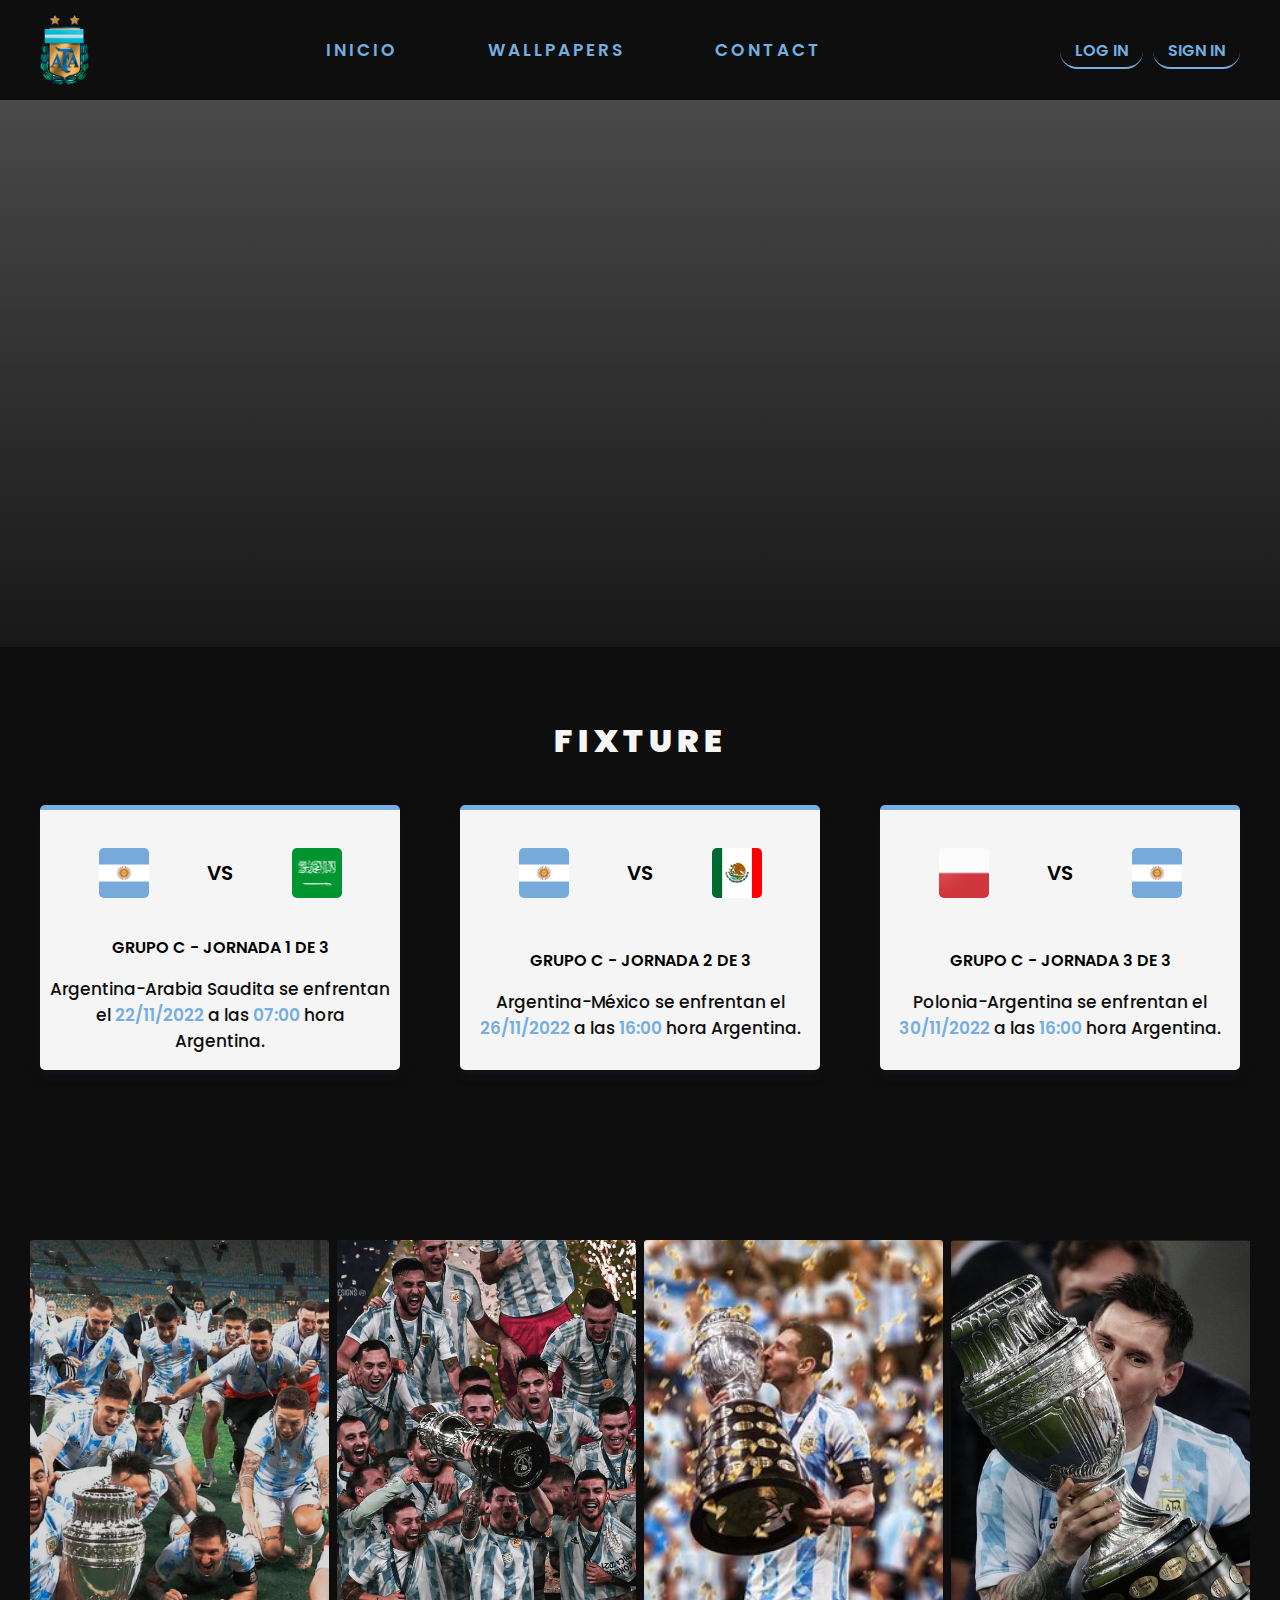
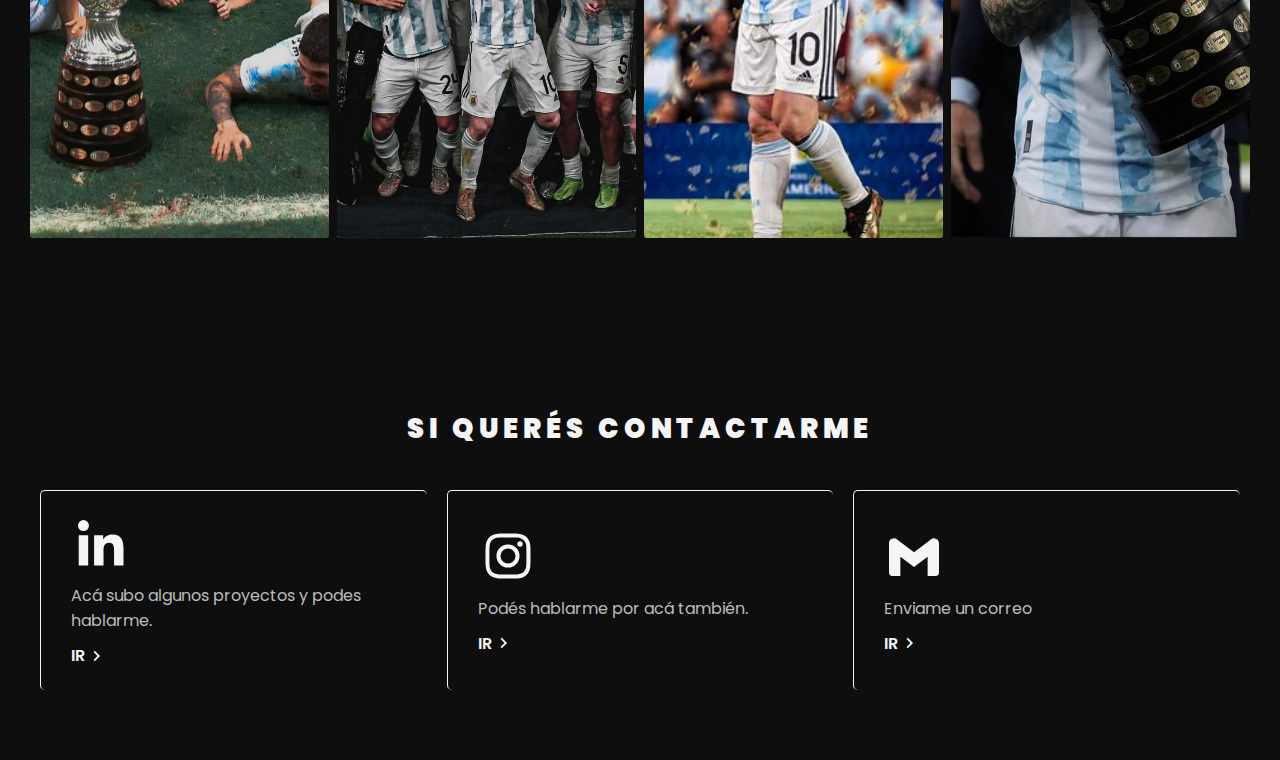
==== commit 79b40c64: "agrego formularios" ====
--- a/index.html
+++ b/index.html
@@ -70,7 +70,7 @@
   <div class="container container-fixture">
     <section class="section fixture" id="fixture">
       <div class="fixture_texts">
-        <h2 class="section title">FIXTURE</h2>
+        <h2 class="section-title">FIXTURE</h2>
       </div>
 
       <div class="fixture_container-cards">
--- a/Css/estilos.css
+++ b/Css/estilos.css
@@ -31,7 +31,6 @@
 html,body{
   width: 100%;
   font-family: 'Poppins', sans-serif;
-
 }
 
 img{
@@ -63,6 +62,7 @@
 .section-title{
   font-size: 1.7rem;
   font-weight: 900;
+  letter-spacing: 5px;
 }
 
 .section-p{
@@ -379,12 +379,12 @@
   gap: 40px;
 }
 
-#contact h2,
 #contact p{
-  color: var(--color-secundario);
+  color: #bcbcbc;
 }
 
 #contact h2{
+  color: var(--color-secundario);
   width: 80%;
 }
 
@@ -404,10 +404,11 @@
   align-items: flex-start;
   justify-content: center;
   gap: 10px;
-  padding: 0 20px;
+  padding: 0 30px;
   border-radius: 5px;
   text-align: start;
-  border-top: 4px solid var(--color-secundario);
+  border-top: 1px solid var(--color-secundario);
+  border-left: 1px solid var(--color-secundario);
 }
 
   
@@ -513,6 +514,9 @@
 
 @media (min-width: 1200px){
 
+.nav_list{
+  gap: 50px;
+}
 
 .hero{
   width: 100%;
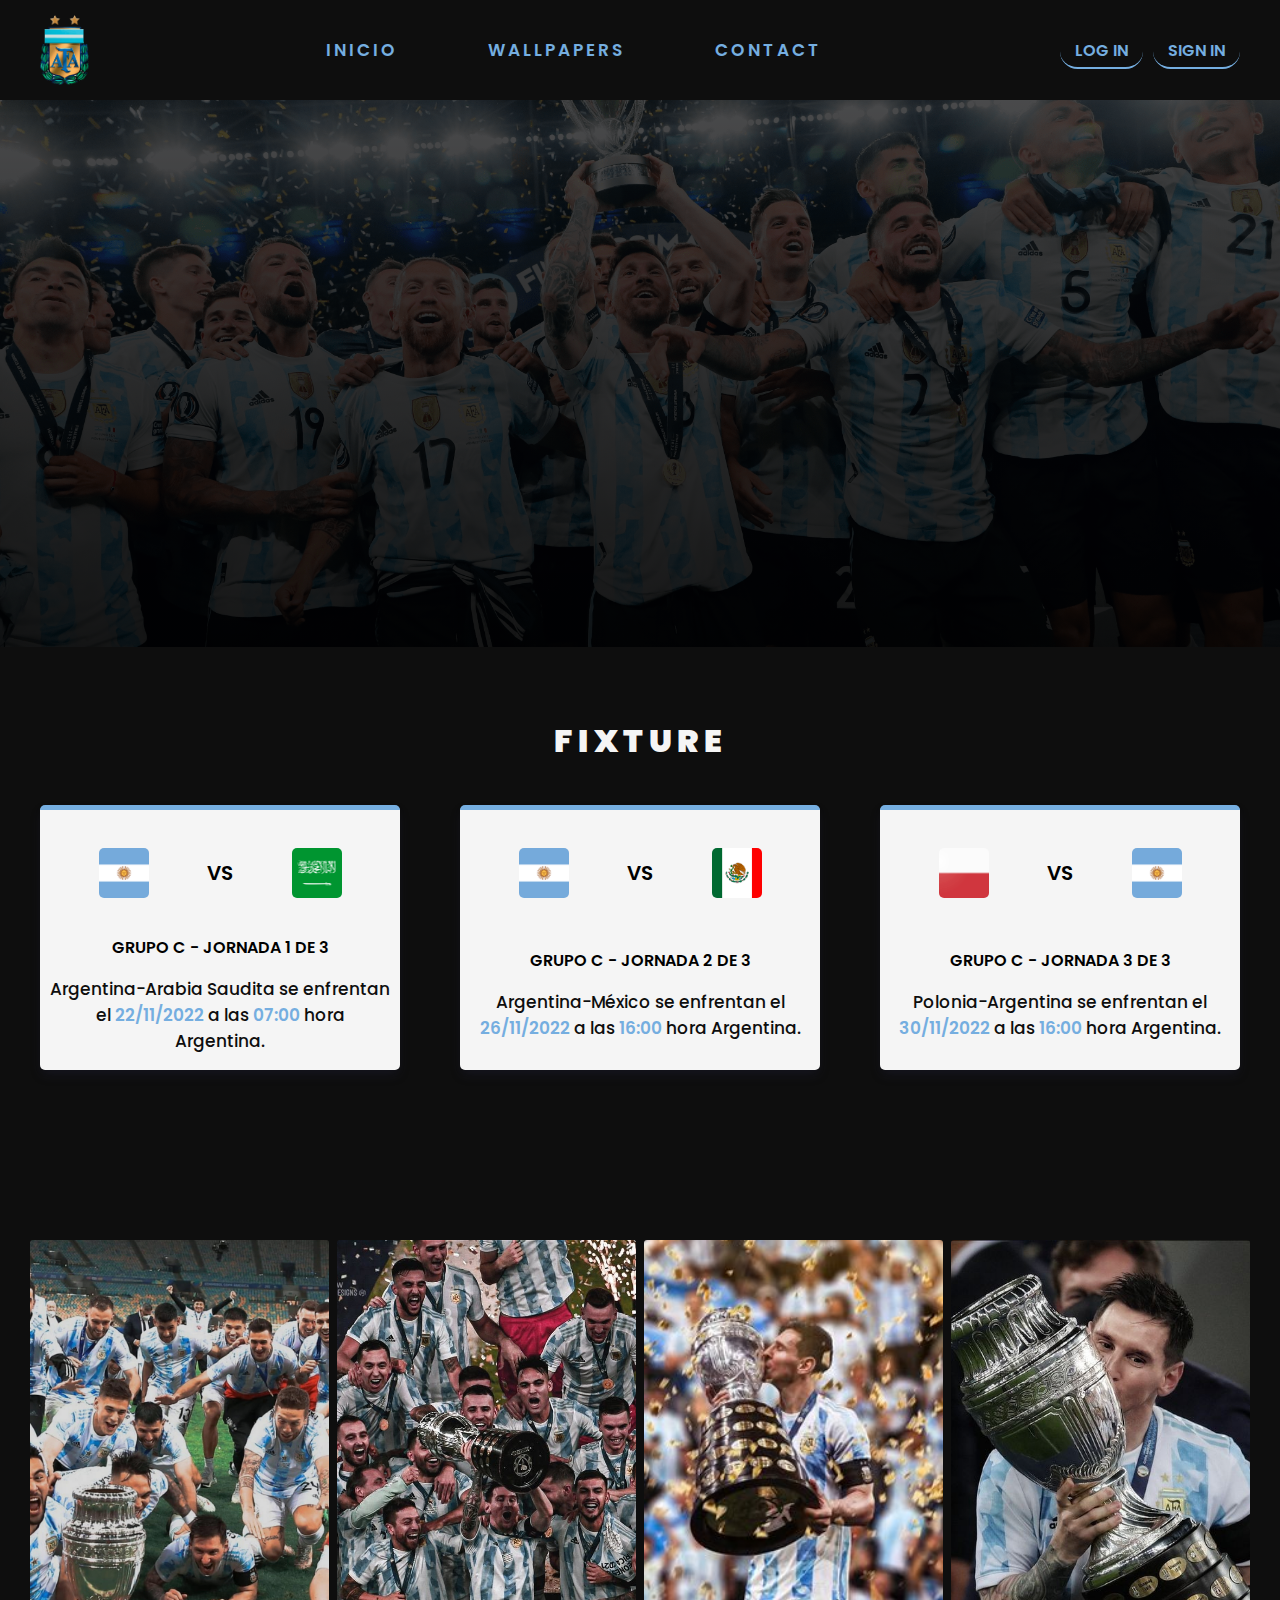
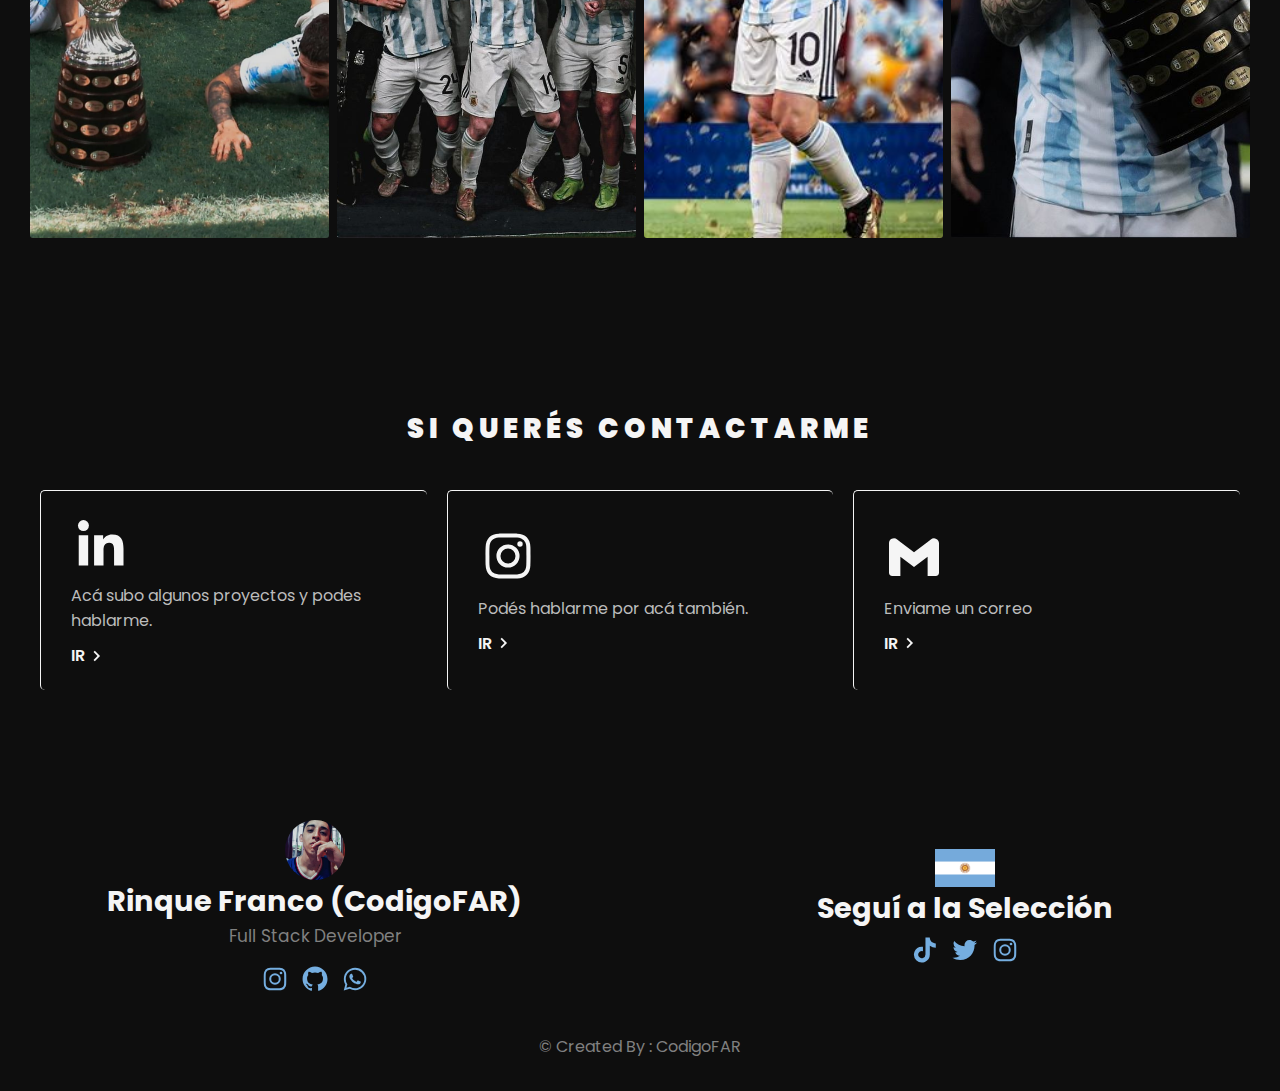
==== commit ba45335a: "agrego footer" ====
--- a/index.html
+++ b/index.html
@@ -4,6 +4,7 @@
   <meta charset="UTF-8">
   <meta http-equiv="X-UA-Compatible" content="IE=edge">
   <meta name="viewport" content="width=device-width, initial-scale=1.0">
+  <meta name="description" content="Enterate de los partidos que se le vienen a la seleccion Argentina para el Mundial.">
   <link href='https://css.gg/clipboard.css' rel='stylesheet'>
   <link rel="stylesheet" href="Css/estilos.css">
   <title>La Escaloneta - Rinque</title>
@@ -24,8 +25,8 @@
   
   
   <div class="nav_ctas">
-    <li><a href="log-in.html" class=" btn-primario">LOG IN</a></li>
-    <li><a href="sign-in.html" class=" btn-secundario">SIGN IN</a></li>
+    <li><a href="log-in.html" class=" btn-primario" target="_blank">LOG IN</a></li>
+    <li><a href="sign-in.html" class=" btn-secundario" target="_blank">SIGN IN</a></li>
   </div>
 
   
@@ -43,8 +44,8 @@
       <li><a href="#contact" class="list_items">CONTACT</a></li>
     </ul>
     <div class="mobile-nav_ctas">
-      <li><a href="log-in.html" class=" btn-primario">LOG IN</a></li>
-      <li><a href="sign-in.html" class=" btn-secundario">SIGN IN</a></li>
+      <li><a href="log-in.html" class=" btn-primario" target="_blank">LOG IN</a></li>
+      <li><a href="sign-in.html" class=" btn-secundario" target="_blank">SIGN IN</a></li>
     </div>
 
   </div>
@@ -169,6 +170,35 @@
 
     </section>
   </div>
+
+  <!-- FOOTER  -->
+  <div class="container">
+    <footer class="section footer">
+      <!-- PERFIL  -->
+      <div class="footer__profile">
+        <div class="profile__img"></div>
+        <p class="profile__name">Rinque Franco  (CodigoFAR)</p>
+        <p class="profile__position">Full Stack Developer</p>
+        <div class="profile__redes">
+          <img src="Assets/ig-footer.svg">
+          <img src="Assets/git.svg">
+          <img src="Assets/wsp.svg">
+        </div>
+      </div>
+      <!-- REDES ARGENTINA  -->
+      <div class="footer__seleccion">
+        <img src="Assets/Argentina-bandera.png" class="footer__seleccion-picture">
+        <p class="footer__seleccion-title">Seguí a la Selección</p>
+        <div class="footer__seleccion-links">
+          <img src="Assets/tk.svg">
+          <img src="Assets/tw.svg">
+          <img src="Assets/ig-footer.svg">
+        </div>
+      </div>
+      <!-- COPYRIGHT  -->
+      <span class="footer__copyright">&copy Created By : CodigoFAR</span>
+    </footer>
+  </div>
 </main>
   
 </body>
--- a/Css/estilos.css
+++ b/Css/estilos.css
@@ -46,7 +46,6 @@
   margin: 0 auto;
   width: 100%;
   max-width: 1300px;
-  /* background-color: var(--color-secundario); */
   background-color: var(--color-terciario);
 
 }
@@ -202,7 +201,7 @@
   background: linear-gradient(
     rgb(0 0 0 /70%),
     rgb(0 0 0 /90%)),
-    url('../Assets/argentin-fondocards.png');
+    url('../Assets/seleccion-fondo-optimizada.png');
     background-size: cover;
     background-position: center center;
     display: flex;
@@ -432,6 +431,91 @@
 .card_cta img{
   width: 22px;
 }
+
+/* FOOTER */
+
+.footer{
+  display: grid;
+  grid-template-columns: 1fr;
+  grid-template-rows: 200px 140px max-content;
+  gap: 20px;
+}
+
+.profile__redes img,
+.footer__seleccion-links img{
+  width: 30px;
+}
+
+
+.footer__profile{
+  display: flex;
+  flex-direction: column;
+  justify-content: center;
+  align-items: center;
+}
+
+.profile__redes img{
+ fill: #75aee0;
+
+}
+
+.profile__img{
+  width: 60px;
+  height: 60px;
+  border-radius: 50%;
+  object-fit: cover;
+  background-image: url('../Assets/myphotorecort.jpg');
+  background-size: cover;
+  background-position: center;
+}
+
+.profile__name,
+.footer__seleccion-title{
+  color: var(--color-secundario);
+  --fz-mobile: 1.4rem;
+  font-size: --fz-mobile;
+  font-weight: 700;
+  text-align: center;
+}
+.profile__position{
+  color: var(--gris);
+  font-size: 17px;
+  margin-bottom: 10px;
+}
+
+
+/* SELECCION  */
+.footer__seleccion{
+  display: flex;
+  flex-direction: column;
+  justify-content: center;
+  align-items: center;
+}
+
+.footer__seleccion-links,
+.profile__redes{
+  display: grid;
+  grid-auto-flow: column;
+  margin-top: 5px;
+  gap: 10px;
+}
+
+
+
+
+.footer__copyright{
+  color: var(--gris);
+  font-weight: 400;
+  text-align: center;
+  padding: 20px 0;
+}
+
+.footer__seleccion-picture{
+  width: 60px;
+}
+
+
+
 
 
 /**** MEDIA QUERY TABLETS  */
@@ -490,9 +574,6 @@
    font-weight: 600;
   }
 
-
-
-
   /* TERMINA NAV  */
 
   /***** HERO */
@@ -505,8 +586,31 @@
     font-size: 20px;
   }
 
-  
- 
+  .footer{
+    grid-template-columns: repeat(4,1fr);
+    grid-template-rows: repeat(3,1fr);
+    padding: 60px 0 0 0;
+  }
+
+  .footer__profile{
+    grid-column: 1/3;
+    grid-row: 1/3;
+  }
+
+  .profile__name,
+  .footer__seleccion-title{
+    font-size: 1.8rem;
+  }
+
+  .footer__seleccion{
+    grid-column: 3/ -1;
+    grid-row: 1/3;
+  }
+
+  .footer__copyright{
+    grid-column: 2/4;
+  }
+  
   
 }
 
@@ -613,5 +717,9 @@
 }
 
 
+.footer img{
+  cursor: pointer;
+}
+
 
 }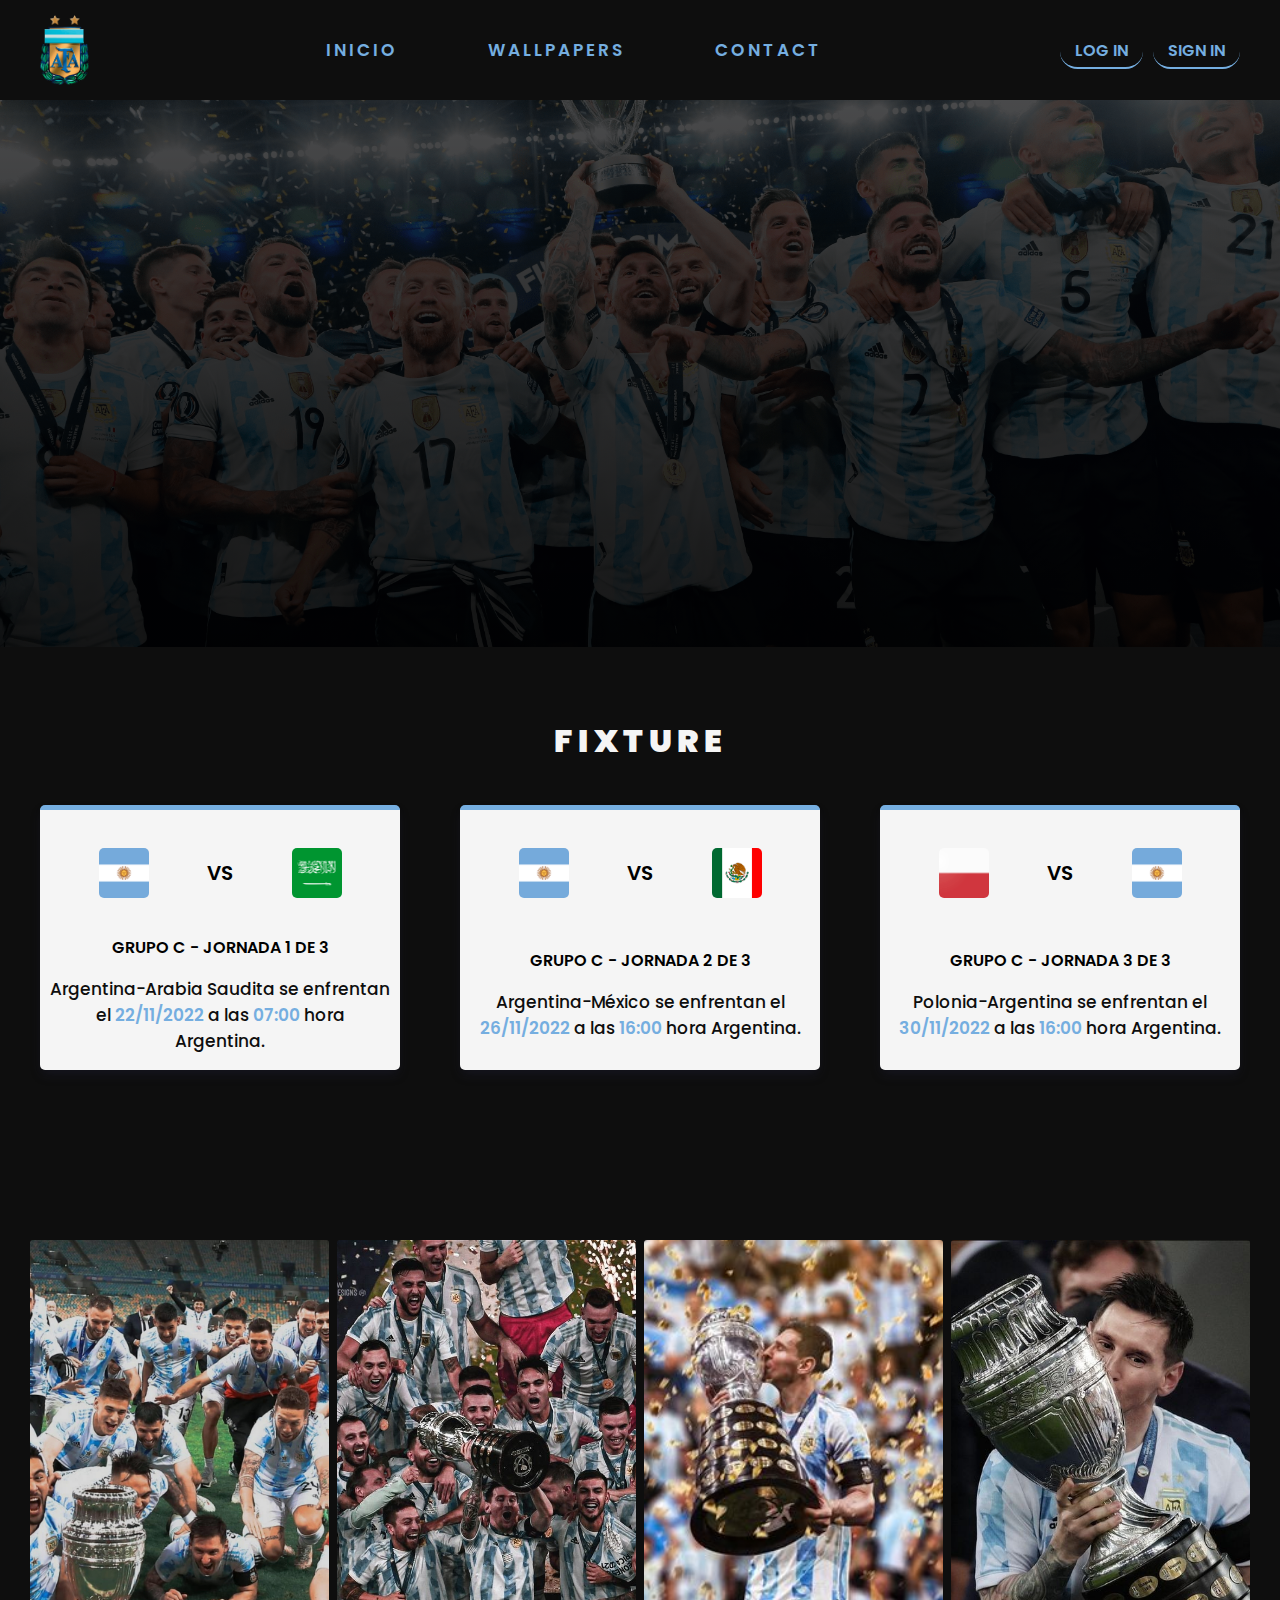
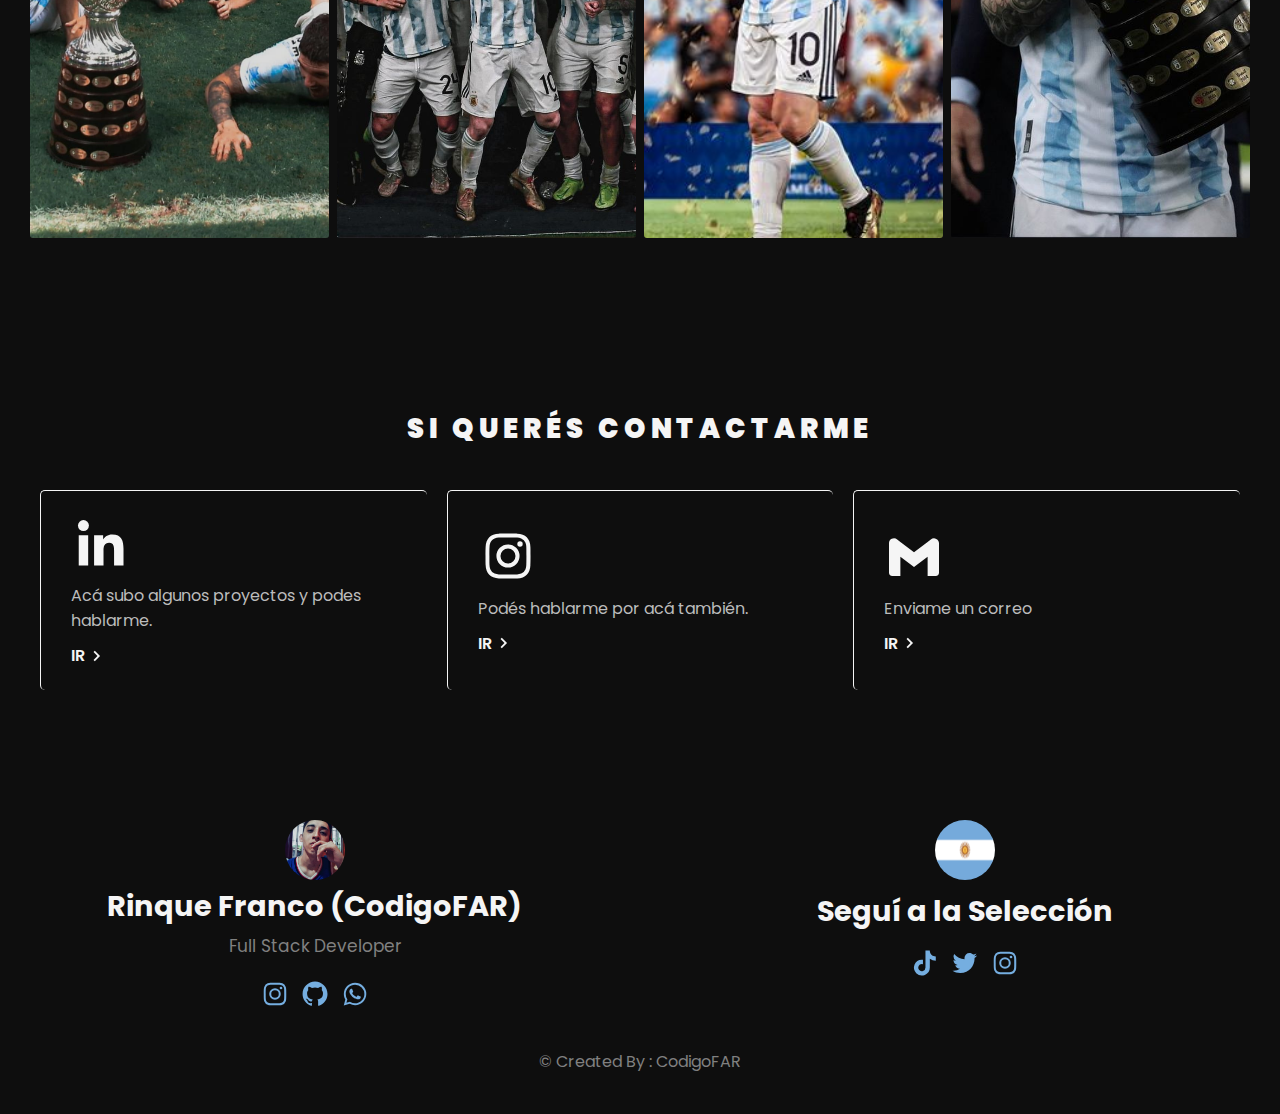
==== commit 057fac69: "agrego boton back" ====
--- a/index.html
+++ b/index.html
@@ -180,21 +180,23 @@
         <p class="profile__name">Rinque Franco  (CodigoFAR)</p>
         <p class="profile__position">Full Stack Developer</p>
         <div class="profile__redes">
-          <img src="Assets/ig-footer.svg">
-          <img src="Assets/git.svg">
-          <img src="Assets/wsp.svg">
+          <a href="https://www.instagram.com/codigofar/"><img src="Assets/ig-footer.svg"></a>
+          <a href="https://github.com/francorinque"><img src="Assets/git.svg"></a>
+          <a href="https://api.whatsapp.com/send?phone=+541123459754&text=mensaje"><img src="Assets/wsp.svg"></a>
         </div>
       </div>
+          
       <!-- REDES ARGENTINA  -->
       <div class="footer__seleccion">
         <img src="Assets/Argentina-bandera.png" class="footer__seleccion-picture">
         <p class="footer__seleccion-title">Seguí a la Selección</p>
         <div class="footer__seleccion-links">
-          <img src="Assets/tk.svg">
-          <img src="Assets/tw.svg">
-          <img src="Assets/ig-footer.svg">
+          <a href="https://www.tiktok.com/@afaseleccionof?lang=es"><img src="Assets/tk.svg"></a>
+          <a href="https://twitter.com/Argentina?ref_src=twsrc%5Egoogle%7Ctwcamp%5Eserp%7Ctwgr%5Eauthor"><img src="Assets/tw.svg"></a>
+          <a href="https://www.instagram.com/afaseleccion/?hl=es"><img src="Assets/ig-footer.svg"></a>
         </div>
       </div>
+          
       <!-- COPYRIGHT  -->
       <span class="footer__copyright">&copy Created By : CodigoFAR</span>
     </footer>
--- a/Css/estilos.css
+++ b/Css/estilos.css
@@ -450,8 +450,12 @@
 .footer__profile{
   display: flex;
   flex-direction: column;
-  justify-content: center;
-  align-items: center;
+  justify-content: baseline;
+  align-items: center;
+  gap: 5px;
+  width: 95%;
+  margin: 0 auto;
+
 }
 
 .profile__redes img{
@@ -488,8 +492,12 @@
 .footer__seleccion{
   display: flex;
   flex-direction: column;
-  justify-content: center;
-  align-items: center;
+  justify-content: baseline;
+  align-items: center;
+  gap: 10px;
+  width: 95%;
+  margin: 0 auto;
+
 }
 
 .footer__seleccion-links,
@@ -512,6 +520,8 @@
 
 .footer__seleccion-picture{
   width: 60px;
+  height: 60px;
+  border-radius: 50%;
 }
 
 
@@ -605,6 +615,8 @@
   .footer__seleccion{
     grid-column: 3/ -1;
     grid-row: 1/3;
+   
+
   }
 
   .footer__copyright{
